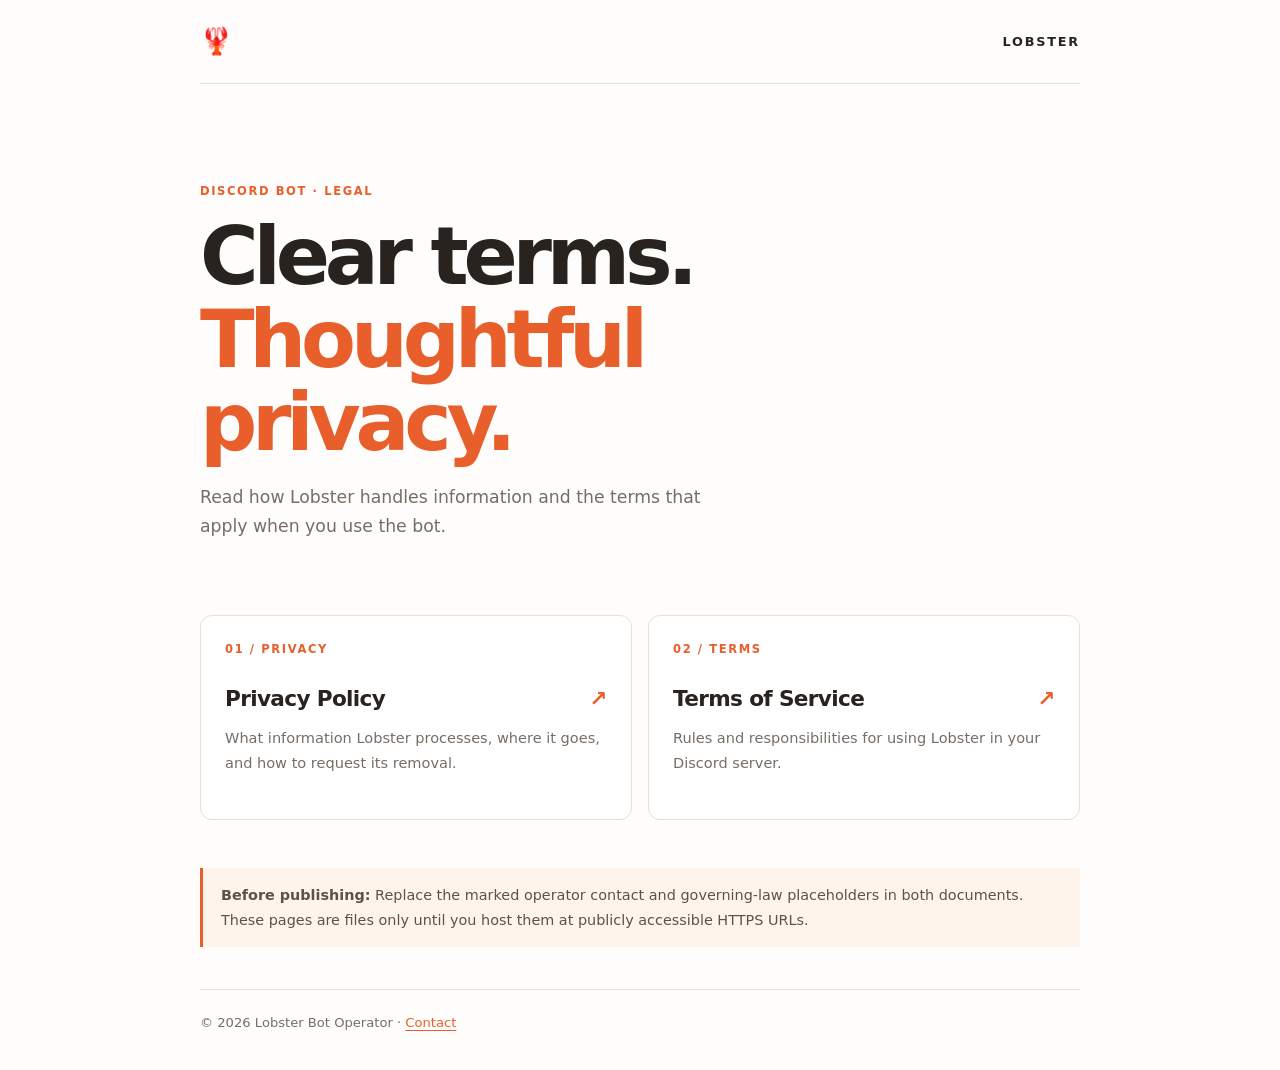
==== index.html @ 2f31bf86 "Add Lobster legal site Co-authored-by: Copilot <223556219+Copilot@users.noreply.github.com>" ====
<!doctype html>
<html lang="en">
  <head>
    <meta charset="utf-8">
    <meta name="viewport" content="width=device-width, initial-scale=1">
    <meta name="theme-color" content="#fff8f3">
    <meta name="description" content="Privacy and Terms for the Lobster Discord bot.">
    <title>Lobster — Legal</title>
    <link rel="stylesheet" href="styles.css">
  </head>
  <body>
    <main class="shell">
      <header class="brand">
        <span class="brand-mark" aria-hidden="true">🦞</span>
        <span>LOBSTER</span>
      </header>
      <section class="hero">
        <p class="eyebrow">DISCORD BOT · LEGAL</p>
        <h1>Clear terms.<br><span>Thoughtful privacy.</span></h1>
        <p class="intro">Read how Lobster handles information and the terms that apply when you use the bot.</p>
      </section>
      <nav class="document-links" aria-label="Legal documents">
        <a class="document-card" href="privacy-policy.html">
          <span class="card-label">01 / PRIVACY</span>
          <span class="card-title">Privacy Policy <span aria-hidden="true">↗</span></span>
          <span class="card-copy">What information Lobster processes, where it goes, and how to request its removal.</span>
        </a>
        <a class="document-card" href="terms-of-service.html">
          <span class="card-label">02 / TERMS</span>
          <span class="card-title">Terms of Service <span aria-hidden="true">↗</span></span>
          <span class="card-copy">Rules and responsibilities for using Lobster in your Discord server.</span>
        </a>
      </nav>
      <p class="notice"><strong>Before publishing:</strong> Replace the marked operator contact and governing-law placeholders in both documents. These pages are files only until you host them at publicly accessible HTTPS URLs.</p>
      <footer>© <span id="year">2026</span> Lobster Bot Operator · <a href="mailto:[REPLACE-WITH-SUPPORT-EMAIL]">Contact</a></footer>
    </main>
  </body>
</html>
---- styles.css ----
:root {
  color-scheme: light;
  --ink: #28231f;
  --muted: #766d66;
  --orange: #e85f2b;
  --line: #eadfd7;
  --paper: #fffdfb;
  --wash: #fff4ec;
}

* {
  box-sizing: border-box;
}

body {
  margin: 0;
  background: var(--paper);
  color: var(--ink);
  font-family: Inter, ui-sans-serif, system-ui, -apple-system, BlinkMacSystemFont, "Segoe UI", sans-serif;
  line-height: 1.7;
}

a {
  color: var(--orange);
  text-decoration-thickness: 1px;
  text-underline-offset: 3px;
}

a:hover {
  color: #b94017;
}

.shell {
  width: min(100% - 40px, 880px);
  margin: 0 auto;
}

.brand {
  min-height: 84px;
  display: flex;
  align-items: center;
  justify-content: space-between;
  border-bottom: 1px solid var(--line);
  font-size: 0.8rem;
  font-weight: 800;
  letter-spacing: 0.14em;
}

.brand-link {
  display: inline-flex;
  align-items: center;
  gap: 10px;
  color: var(--ink);
  text-decoration: none;
}

.brand-mark {
  font-size: 1.65rem;
  letter-spacing: 0;
}

.back-link {
  font-size: 0.85rem;
  font-weight: 600;
  letter-spacing: 0;
}

.hero {
  padding: 86px 0 42px;
}

.eyebrow,
.card-label {
  color: var(--orange);
  font-size: 0.72rem;
  font-weight: 800;
  letter-spacing: 0.14em;
}

h1 {
  max-width: 720px;
  margin: 14px 0 18px;
  font-size: clamp(2.6rem, 8vw, 5rem);
  line-height: 1.04;
  letter-spacing: -0.065em;
}

h1 span {
  color: var(--orange);
}

.intro {
  max-width: 550px;
  color: var(--muted);
  font-size: 1.08rem;
}

.document-links {
  display: grid;
  grid-template-columns: repeat(2, minmax(0, 1fr));
  gap: 16px;
  padding: 14px 0 34px;
}

.document-card {
  display: flex;
  min-height: 205px;
  flex-direction: column;
  padding: 24px;
  border: 1px solid var(--line);
  border-radius: 12px;
  background: white;
  color: var(--ink);
  text-decoration: none;
  transition: border-color 150ms ease, transform 150ms ease;
}

.document-card:hover {
  transform: translateY(-2px);
  border-color: var(--orange);
  color: var(--ink);
}

.card-title {
  display: flex;
  justify-content: space-between;
  margin: 22px 0 8px;
  font-size: 1.35rem;
  font-weight: 750;
  letter-spacing: -0.03em;
}

.card-title span {
  color: var(--orange);
}

.card-copy {
  color: var(--muted);
  font-size: 0.91rem;
}

.notice {
  padding: 15px 18px;
  border-left: 3px solid var(--orange);
  background: var(--wash);
  color: #5e5148;
  font-size: 0.9rem;
}

footer {
  margin-top: 42px;
  padding: 22px 0 36px;
  border-top: 1px solid var(--line);
  color: var(--muted);
  font-size: 0.82rem;
}

.document article {
  max-width: 740px;
  padding-top: 56px;
}

.document h1 {
  font-size: clamp(2.7rem, 7vw, 4.3rem);
}

.updated {
  margin: -4px 0 30px;
  color: var(--muted);
  font-size: 0.9rem;
}

.document article > p,
.document li {
  color: #514a45;
}

.document h2 {
  margin: 38px 0 8px;
  font-size: 1.22rem;
  letter-spacing: -0.025em;
}

.document ul {
  padding-left: 22px;
}

.document li {
  padding: 3px 0 3px 4px;
}

.document code {
  padding: 2px 5px;
  border-radius: 4px;
  background: var(--wash);
  color: #804020;
  font-size: 0.88em;
}

@media (max-width: 600px) {
  .shell {
    width: min(100% - 32px, 880px);
  }

  .hero {
    padding-top: 62px;
  }

  .document-links {
    grid-template-columns: 1fr;
  }

  .document-card {
    min-height: 175px;
  }
}
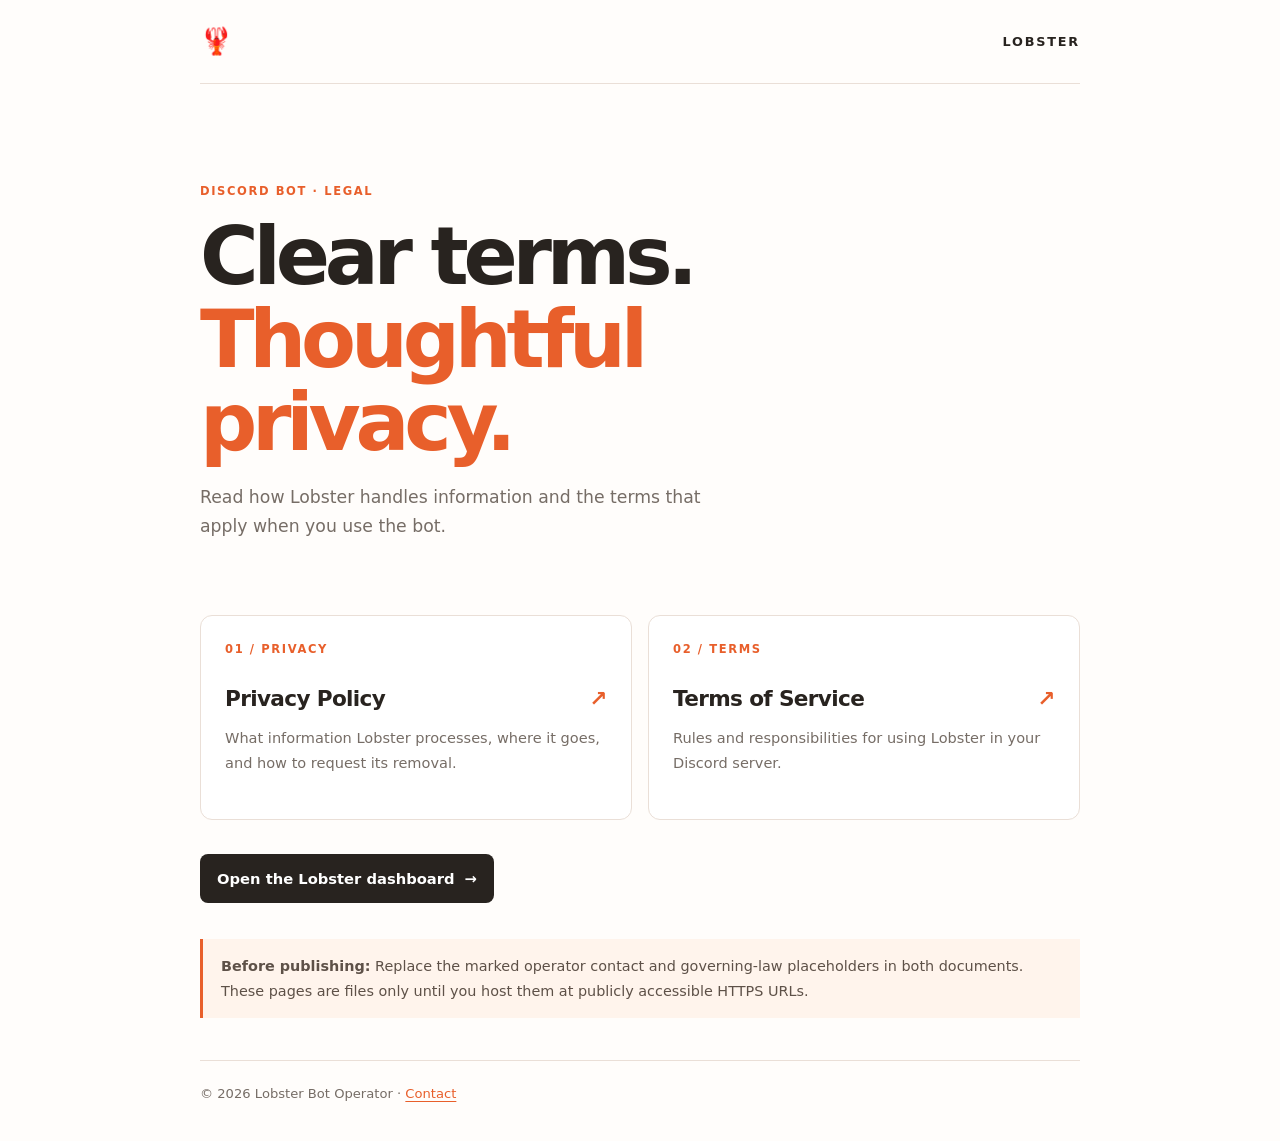
==== commit d689f674: "Add Discord bot dashboard Co-authored-by: Copilot <223556219+Copilot@users.noreply.github.com>" ====
--- a/index.html
+++ b/index.html
@@ -31,6 +31,7 @@
           <span class="card-copy">Rules and responsibilities for using Lobster in your Discord server.</span>
         </a>
       </nav>
+      <a class="dashboard-link" href="dashboard.html">Open the Lobster dashboard <span aria-hidden="true">→</span></a>
       <p class="notice"><strong>Before publishing:</strong> Replace the marked operator contact and governing-law placeholders in both documents. These pages are files only until you host them at publicly accessible HTTPS URLs.</p>
       <footer>© <span id="year">2026</span> Lobster Bot Operator · <a href="mailto:[REPLACE-WITH-SUPPORT-EMAIL]">Contact</a></footer>
     </main>
--- a/styles.css
+++ b/styles.css
@@ -147,6 +147,25 @@
   font-size: 0.9rem;
 }
 
+.dashboard-link {
+  display: inline-flex;
+  align-items: center;
+  gap: 10px;
+  margin: 0 0 22px;
+  padding: 12px 17px;
+  border-radius: 8px;
+  background: var(--ink);
+  color: white;
+  font-size: 0.92rem;
+  font-weight: 700;
+  text-decoration: none;
+}
+
+.dashboard-link:hover {
+  background: var(--orange);
+  color: white;
+}
+
 footer {
   margin-top: 42px;
   padding: 22px 0 36px;
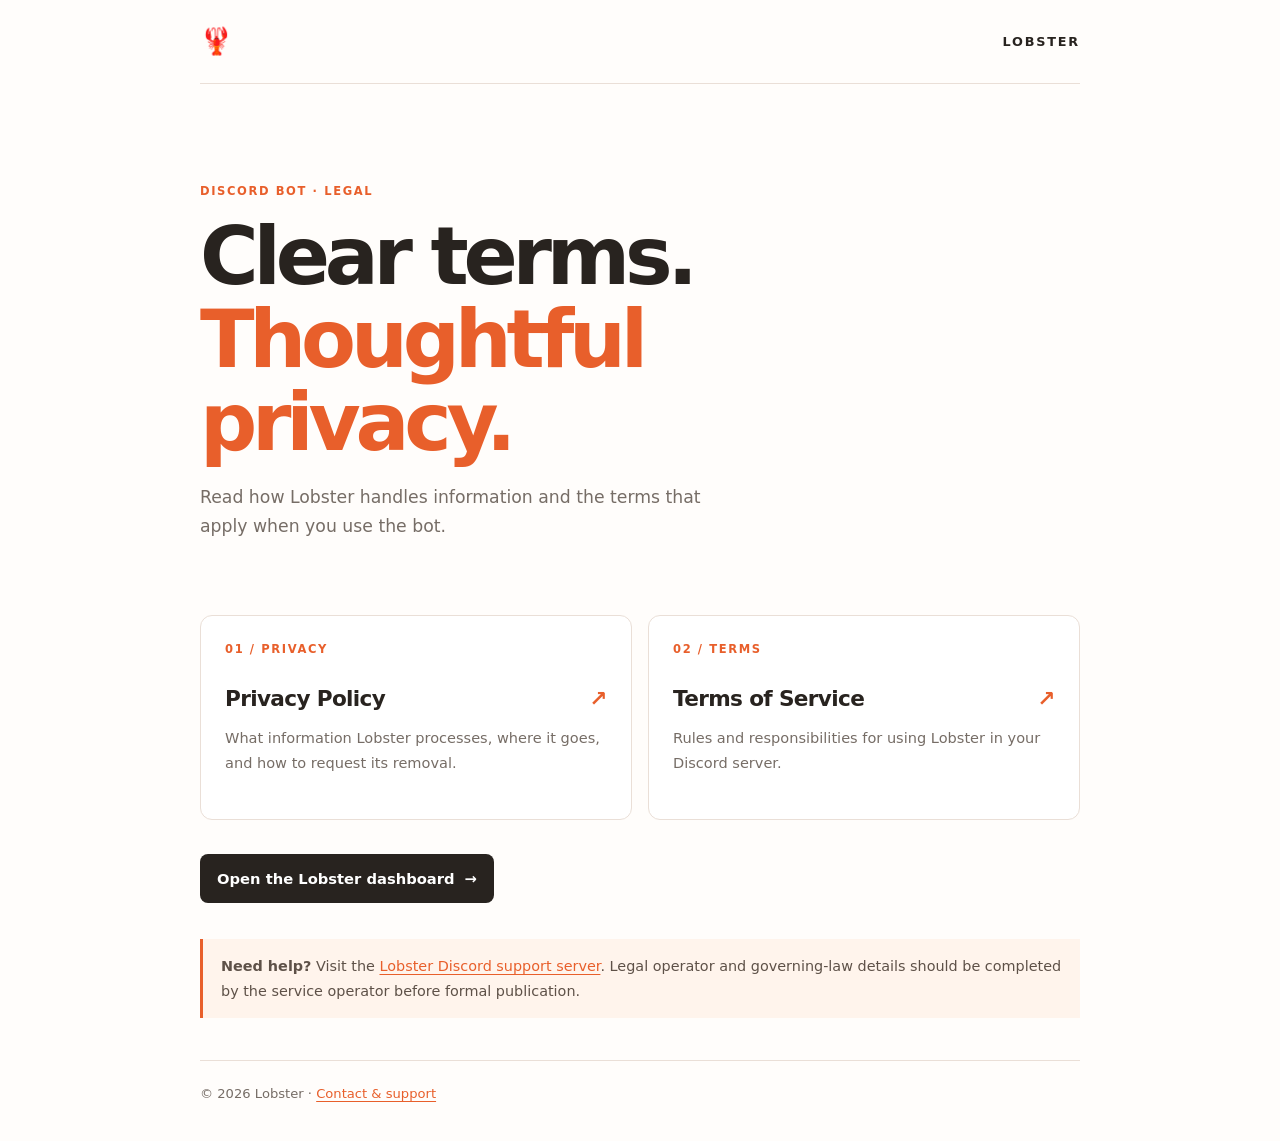
==== commit e535008e: "Fix dashboard API access and add clean routes Use ngrok-compatible API requests, friendly dashboard " ====
--- a/index.html
+++ b/index.html
@@ -20,20 +20,20 @@
         <p class="intro">Read how Lobster handles information and the terms that apply when you use the bot.</p>
       </section>
       <nav class="document-links" aria-label="Legal documents">
-        <a class="document-card" href="privacy-policy.html">
+        <a class="document-card" href="/privacy">
           <span class="card-label">01 / PRIVACY</span>
           <span class="card-title">Privacy Policy <span aria-hidden="true">↗</span></span>
           <span class="card-copy">What information Lobster processes, where it goes, and how to request its removal.</span>
         </a>
-        <a class="document-card" href="terms-of-service.html">
+        <a class="document-card" href="/terms">
           <span class="card-label">02 / TERMS</span>
           <span class="card-title">Terms of Service <span aria-hidden="true">↗</span></span>
           <span class="card-copy">Rules and responsibilities for using Lobster in your Discord server.</span>
         </a>
       </nav>
-      <a class="dashboard-link" href="dashboard.html">Open the Lobster dashboard <span aria-hidden="true">→</span></a>
-      <p class="notice"><strong>Before publishing:</strong> Replace the marked operator contact and governing-law placeholders in both documents. These pages are files only until you host them at publicly accessible HTTPS URLs.</p>
-      <footer>© <span id="year">2026</span> Lobster Bot Operator · <a href="mailto:[REPLACE-WITH-SUPPORT-EMAIL]">Contact</a></footer>
+      <a class="dashboard-link" href="/dashboard">Open the Lobster dashboard <span aria-hidden="true">→</span></a>
+      <p class="notice"><strong>Need help?</strong> Visit the <a href="https://discord.gg/lobster" target="_blank" rel="noopener noreferrer">Lobster Discord support server</a>. Legal operator and governing-law details should be completed by the service operator before formal publication.</p>
+      <footer>© <span id="year">2026</span> Lobster · <a href="https://discord.gg/lobster" target="_blank" rel="noopener noreferrer">Contact & support</a></footer>
     </main>
   </body>
 </html>
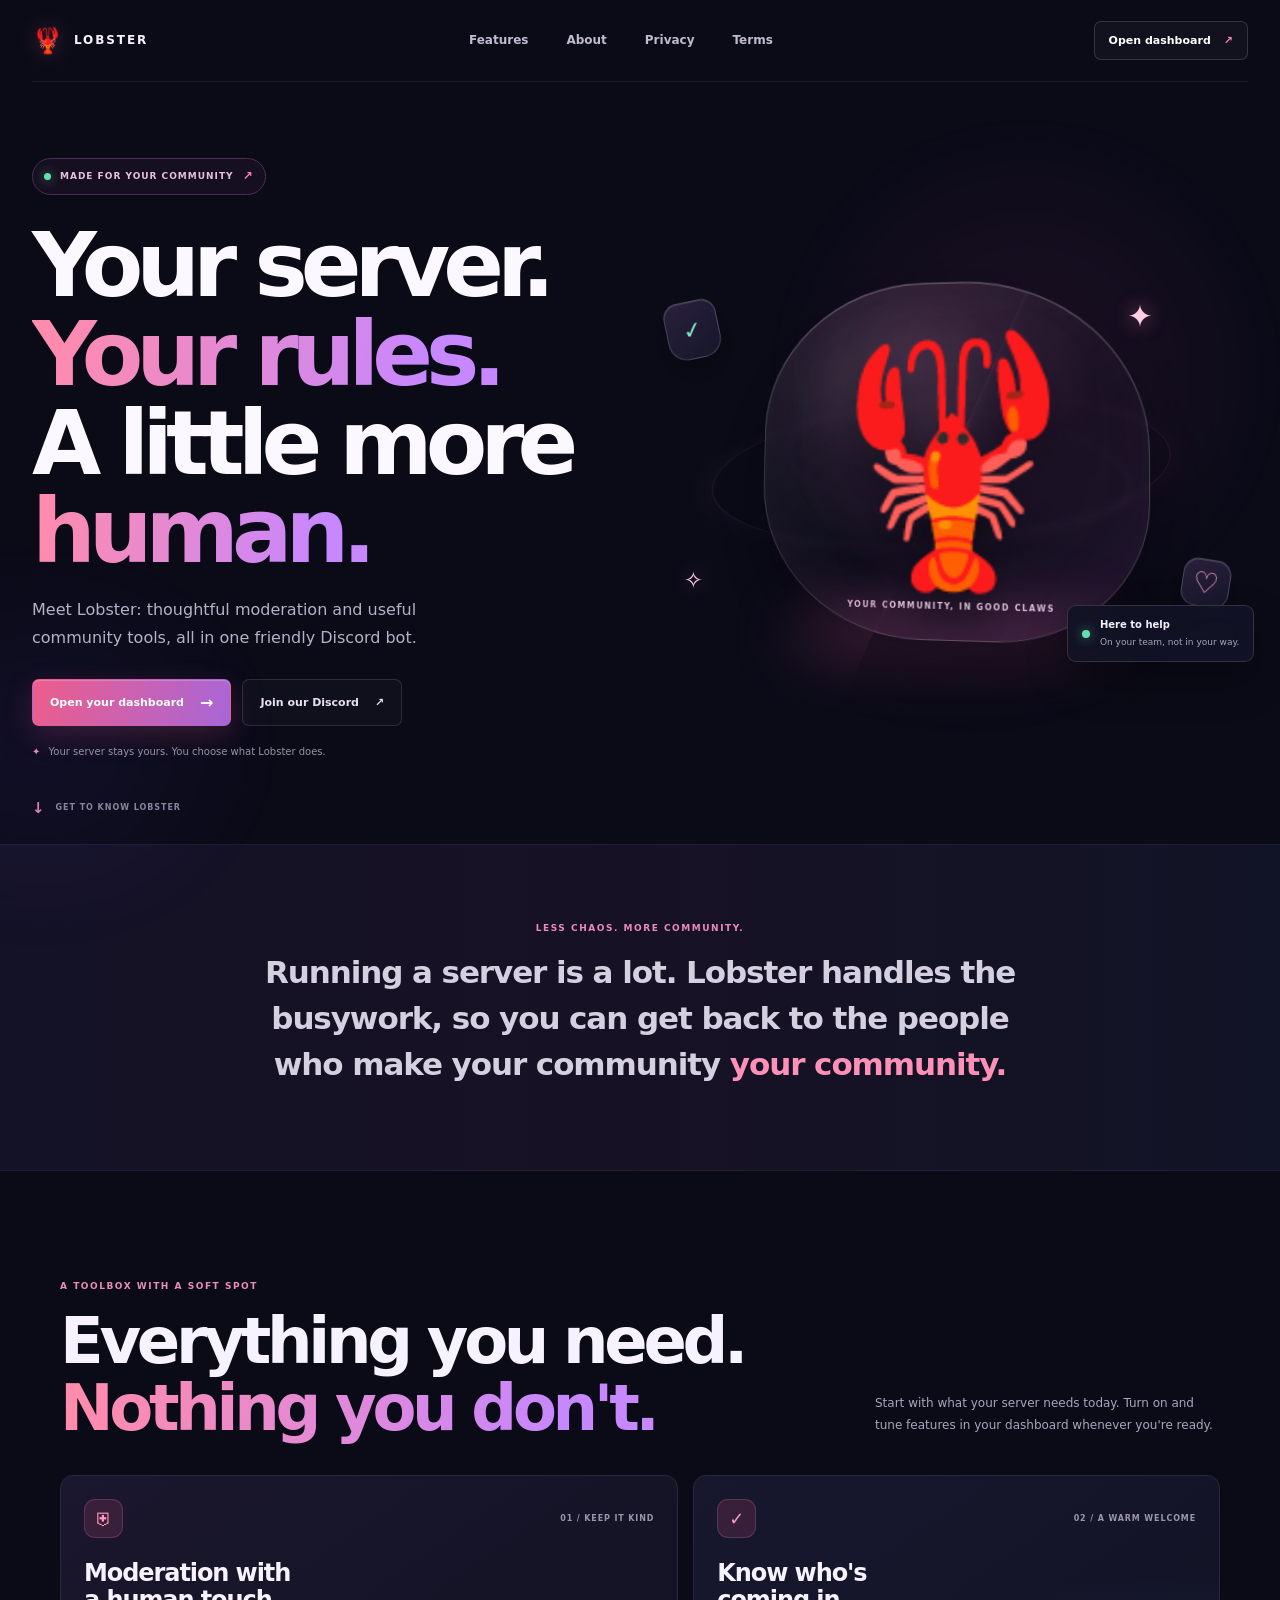
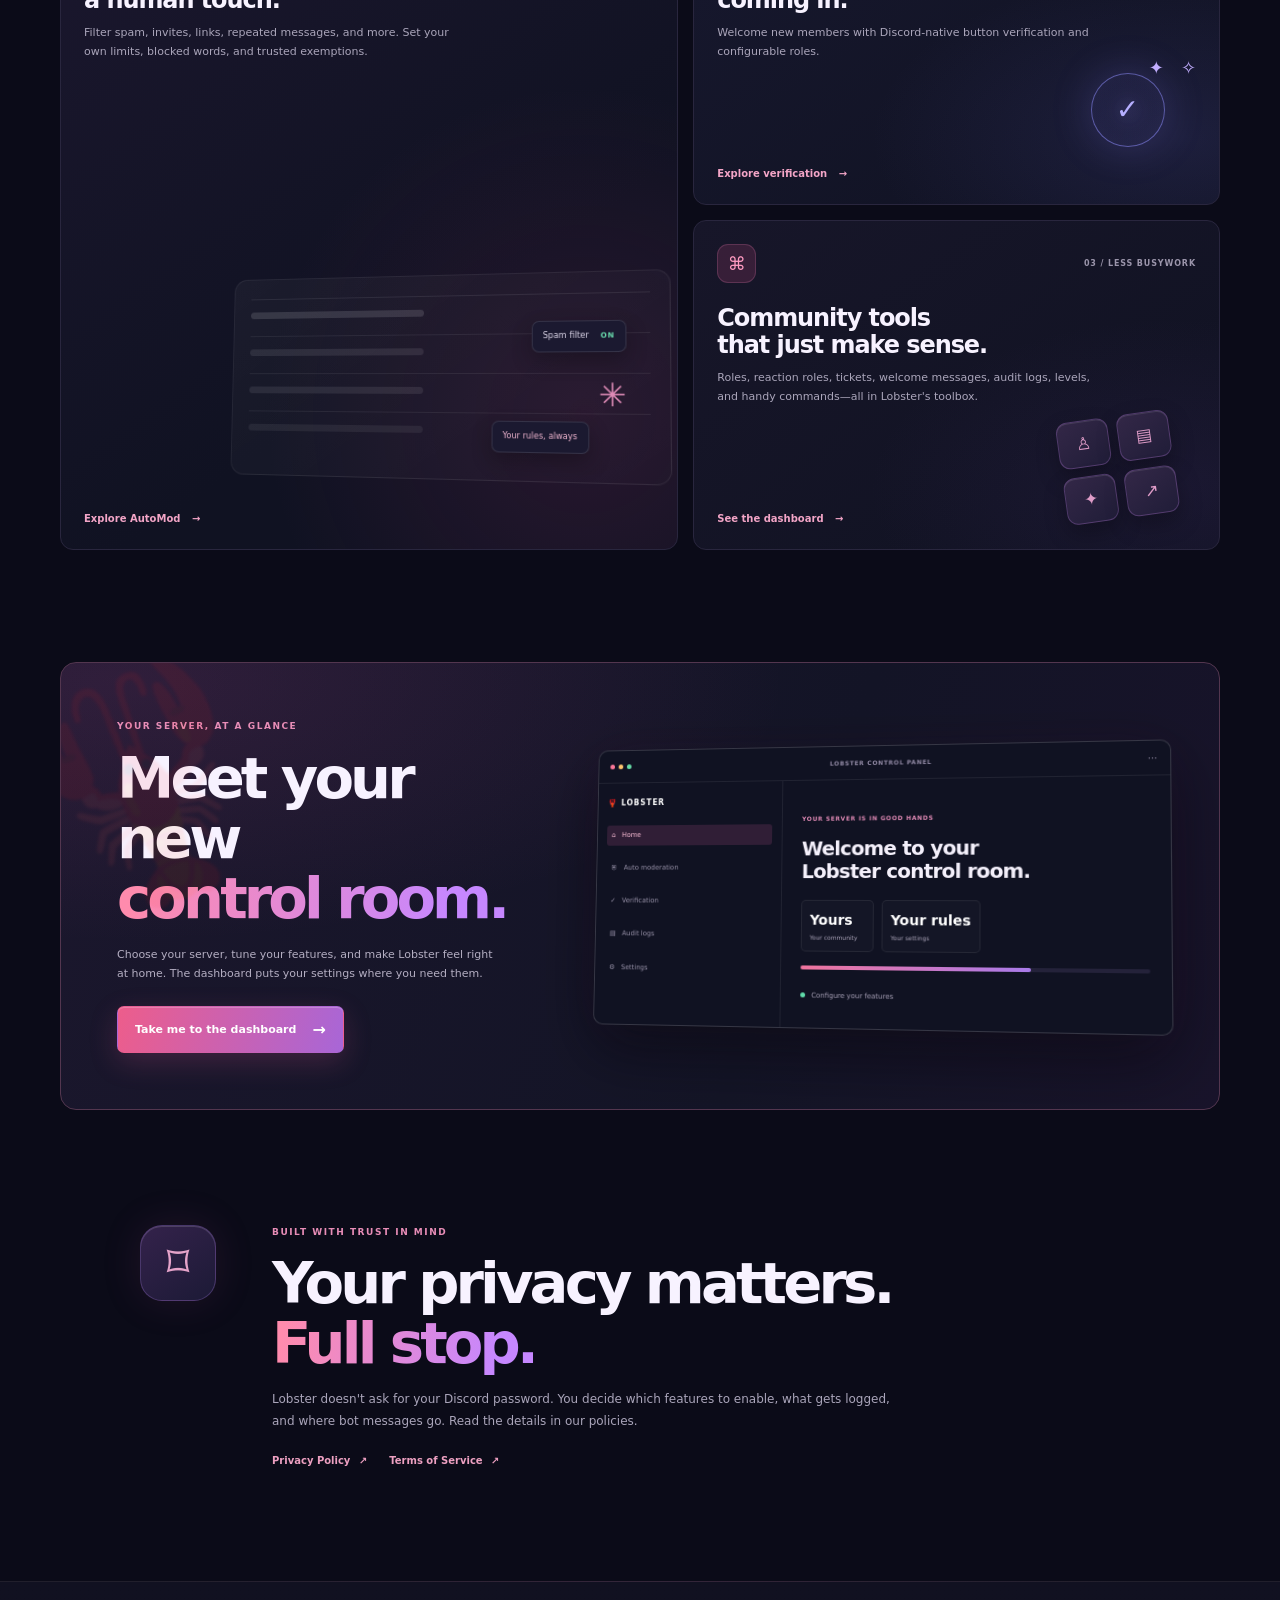
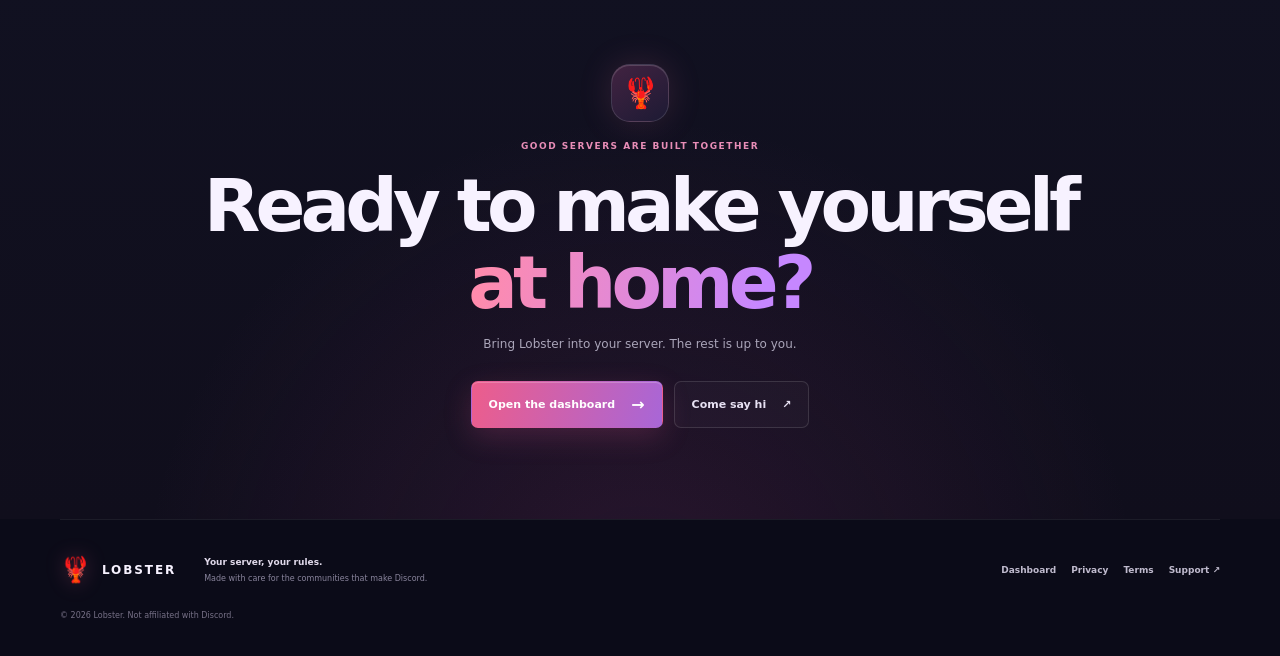
==== commit c90f7222: "Redesign Lobster public landing page Co-authored-by: Copilot <223556219+Copilot@users.noreply.github" ====
--- a/index.html
+++ b/index.html
@@ -3,37 +3,157 @@
   <head>
     <meta charset="utf-8">
     <meta name="viewport" content="width=device-width, initial-scale=1">
-    <meta name="theme-color" content="#fff8f3">
-    <meta name="description" content="Privacy and Terms for the Lobster Discord bot.">
-    <title>Lobster — Legal</title>
+    <meta name="theme-color" content="#0b0b18">
+    <meta name="description" content="Meet Lobster: a calmer, friendlier way to manage Discord server moderation, verification, roles, and community tools.">
+    <meta property="og:type" content="website">
+    <meta property="og:title" content="Lobster — Your server, your rules">
+    <meta property="og:description" content="Thoughtful moderation and community tools for your Discord server.">
+    <title>Lobster — Your server, your rules</title>
+    <link rel="icon" href="data:image/svg+xml,%3Csvg xmlns='http://www.w3.org/2000/svg' viewBox='0 0 100 100'%3E%3Ctext y='.9em' font-size='90'%3E%F0%9F%A6%9E%3C/text%3E%3C/svg%3E">
     <link rel="stylesheet" href="styles.css">
   </head>
-  <body>
-    <main class="shell">
-      <header class="brand">
-        <span class="brand-mark" aria-hidden="true">🦞</span>
+  <body class="home-page">
+    <a class="skip-link" href="#main">Skip to content</a>
+    <header class="home-header">
+      <a class="home-brand" href="/" aria-label="Lobster home">
+        <span class="home-brand-icon" aria-hidden="true">🦞</span>
         <span>LOBSTER</span>
-      </header>
-      <section class="hero">
-        <p class="eyebrow">DISCORD BOT · LEGAL</p>
-        <h1>Clear terms.<br><span>Thoughtful privacy.</span></h1>
-        <p class="intro">Read how Lobster handles information and the terms that apply when you use the bot.</p>
+      </a>
+      <nav class="home-nav" aria-label="Main navigation">
+        <a href="#features">Features</a>
+        <a href="#about">About</a>
+        <a href="/privacy">Privacy</a>
+        <a href="/terms">Terms</a>
+      </nav>
+      <a class="home-nav-cta" href="/dashboard">Open dashboard <span aria-hidden="true">↗</span></a>
+    </header>
+
+    <main id="main">
+      <section class="home-hero">
+        <div class="hero-glow hero-glow-one" aria-hidden="true"></div>
+        <div class="hero-glow hero-glow-two" aria-hidden="true"></div>
+        <div class="hero-copy">
+          <a class="hero-kicker" href="https://discord.gg/lobster" target="_blank" rel="noopener noreferrer">
+            <span class="kicker-dot" aria-hidden="true"></span>
+            MADE FOR YOUR COMMUNITY <span aria-hidden="true">↗</span>
+          </a>
+          <h1>Your server.<br><span>Your rules.</span><br>A little more <em>human.</em></h1>
+          <p class="hero-description">Meet Lobster: thoughtful moderation and useful community tools, all in one friendly Discord bot.</p>
+          <div class="hero-actions">
+            <a class="home-button home-button-primary" href="/dashboard">Open your dashboard <span aria-hidden="true">→</span></a>
+            <a class="home-button home-button-quiet" href="https://discord.gg/lobster" target="_blank" rel="noopener noreferrer">Join our Discord <span aria-hidden="true">↗</span></a>
+          </div>
+          <p class="hero-reassurance"><span aria-hidden="true">✦</span> Your server stays yours. You choose what Lobster does.</p>
+        </div>
+        <div class="hero-art" aria-label="Lobster bot illustration">
+          <div class="art-orbit orbit-one" aria-hidden="true"></div>
+          <div class="art-orbit orbit-two" aria-hidden="true"></div>
+          <div class="art-spark spark-one" aria-hidden="true">✦</div>
+          <div class="art-spark spark-two" aria-hidden="true">✧</div>
+          <div class="art-float float-shield" aria-hidden="true"><span>✓</span></div>
+          <div class="art-float float-heart" aria-hidden="true">♡</div>
+          <div class="lobster-stage">
+            <div class="lobster-shadow" aria-hidden="true"></div>
+            <div class="lobster-glass">
+              <span class="lobster-emoji" aria-hidden="true">🦞</span>
+              <span class="stage-caption">YOUR COMMUNITY, IN GOOD CLAWS</span>
+            </div>
+          </div>
+          <div class="art-status"><span class="status-pulse" aria-hidden="true"></span><span><strong>Here to help</strong><small>On your team, not in your way.</small></span></div>
+        </div>
+        <a class="hero-scroll" href="#features"><span aria-hidden="true">↓</span> GET TO KNOW LOBSTER</a>
       </section>
-      <nav class="document-links" aria-label="Legal documents">
-        <a class="document-card" href="/privacy">
-          <span class="card-label">01 / PRIVACY</span>
-          <span class="card-title">Privacy Policy <span aria-hidden="true">↗</span></span>
-          <span class="card-copy">What information Lobster processes, where it goes, and how to request its removal.</span>
-        </a>
-        <a class="document-card" href="/terms">
-          <span class="card-label">02 / TERMS</span>
-          <span class="card-title">Terms of Service <span aria-hidden="true">↗</span></span>
-          <span class="card-copy">Rules and responsibilities for using Lobster in your Discord server.</span>
-        </a>
+
+      <section class="intro-strip" id="about">
+        <p class="eyebrow">LESS CHAOS. MORE COMMUNITY.</p>
+        <p>Running a server is a lot. Lobster handles the busywork, so you can get back to the people who make your community <span>your community.</span></p>
+      </section>
+
+      <section class="home-features" id="features">
+        <div class="section-heading">
+          <div>
+            <p class="eyebrow">A TOOLBOX WITH A SOFT SPOT</p>
+            <h2>Everything you need.<br><span>Nothing you don't.</span></h2>
+          </div>
+          <p>Start with what your server needs today. Turn on and tune features in your dashboard whenever you're ready.</p>
+        </div>
+        <div class="feature-grid">
+          <article class="feature-card feature-card-large feature-card-moderation">
+            <div class="feature-card-top"><span class="feature-icon">⛨</span><span class="feature-index">01 / KEEP IT KIND</span></div>
+            <h3>Moderation with<br>a human touch.</h3>
+            <p>Filter spam, invites, links, repeated messages, and more. Set your own limits, blocked words, and trusted exemptions.</p>
+            <a href="/automod">Explore AutoMod <span aria-hidden="true">→</span></a>
+            <div class="moderation-art" aria-hidden="true"><span class="mod-pill pill-one">Spam filter <b>ON</b></span><span class="mod-pill pill-two">Your rules, always</span><span class="mod-cross">✳</span></div>
+          </article>
+          <article class="feature-card feature-card-verification">
+            <div class="feature-card-top"><span class="feature-icon">✓</span><span class="feature-index">02 / A WARM WELCOME</span></div>
+            <h3>Know who's<br>coming in.</h3>
+            <p>Welcome new members with Discord-native button verification and configurable roles.</p>
+            <a href="/verification">Explore verification <span aria-hidden="true">→</span></a>
+            <div class="verify-art" aria-hidden="true"><span class="verify-ring">✓</span><span class="verify-stars">✦ &nbsp; ✧</span></div>
+          </article>
+          <article class="feature-card feature-card-tools">
+            <div class="feature-card-top"><span class="feature-icon">⌘</span><span class="feature-index">03 / LESS BUSYWORK</span></div>
+            <h3>Community tools<br>that just make sense.</h3>
+            <p>Roles, reaction roles, tickets, welcome messages, audit logs, levels, and handy commands—all in Lobster's toolbox.</p>
+            <a href="/dashboard">See the dashboard <span aria-hidden="true">→</span></a>
+            <div class="tool-art" aria-hidden="true"><span>♙</span><span>▤</span><span>✦</span><span>↗</span></div>
+          </article>
+        </div>
+      </section>
+
+      <section class="home-dashboard-callout">
+        <div class="callout-decoration" aria-hidden="true">🦞</div>
+        <div>
+          <p class="eyebrow">YOUR SERVER, AT A GLANCE</p>
+          <h2>Meet your new<br><span>control room.</span></h2>
+          <p>Choose your server, tune your features, and make Lobster feel right at home. The dashboard puts your settings where you need them.</p>
+          <a class="home-button home-button-primary" href="/dashboard">Take me to the dashboard <span aria-hidden="true">→</span></a>
+        </div>
+        <div class="mini-dashboard" aria-hidden="true">
+          <div class="mini-top"><span class="mini-dots"><i></i><i></i><i></i></span><span>LOBSTER CONTROL PANEL</span><span>···</span></div>
+          <div class="mini-body">
+            <div class="mini-sidebar"><span class="mini-brand">🦞 LOBSTER</span><i>⌂ &nbsp; Home</i><i>⛨ &nbsp; Auto moderation</i><i>✓ &nbsp; Verification</i><i>▤ &nbsp; Audit logs</i><i>⚙ &nbsp; Settings</i></div>
+            <div class="mini-content"><span class="mini-label">YOUR SERVER IS IN GOOD HANDS</span><strong>Welcome to your<br>Lobster control room.</strong><div class="mini-stats"><span><b>Yours</b><small>Your community</small></span><span><b>Your rules</b><small>Your settings</small></span></div><div class="mini-bar"><i></i></div><small class="mini-online"><b></b> Configure your features</small></div>
+          </div>
+        </div>
+      </section>
+
+      <section class="home-privacy">
+        <div class="privacy-symbol" aria-hidden="true">⌑</div>
+        <div>
+          <p class="eyebrow">BUILT WITH TRUST IN MIND</p>
+          <h2>Your privacy matters.<br><span>Full stop.</span></h2>
+          <p>Lobster doesn't ask for your Discord password. You decide which features to enable, what gets logged, and where bot messages go. Read the details in our policies.</p>
+          <div class="policy-links">
+            <a href="/privacy">Privacy Policy <span aria-hidden="true">↗</span></a>
+            <a href="/terms">Terms of Service <span aria-hidden="true">↗</span></a>
+          </div>
+        </div>
+      </section>
+
+      <section class="home-final-cta">
+        <span class="final-lobster" aria-hidden="true">🦞</span>
+        <p class="eyebrow">GOOD SERVERS ARE BUILT TOGETHER</p>
+        <h2>Ready to make yourself<br><span>at home?</span></h2>
+        <p>Bring Lobster into your server. The rest is up to you.</p>
+        <div class="hero-actions">
+          <a class="home-button home-button-primary" href="/dashboard">Open the dashboard <span aria-hidden="true">→</span></a>
+          <a class="home-button home-button-quiet" href="https://discord.gg/lobster" target="_blank" rel="noopener noreferrer">Come say hi <span aria-hidden="true">↗</span></a>
+        </div>
+      </section>
+    </main>
+
+    <footer class="home-footer">
+      <a class="home-brand" href="/" aria-label="Lobster home"><span class="home-brand-icon" aria-hidden="true">🦞</span><span>LOBSTER</span></a>
+      <p>Your server, your rules. <span>Made with care for the communities that make Discord.</span></p>
+      <nav aria-label="Footer navigation">
+        <a href="/dashboard">Dashboard</a>
+        <a href="/privacy">Privacy</a>
+        <a href="/terms">Terms</a>
+        <a href="https://discord.gg/lobster" target="_blank" rel="noopener noreferrer">Support ↗</a>
       </nav>
-      <a class="dashboard-link" href="/dashboard">Open the Lobster dashboard <span aria-hidden="true">→</span></a>
-      <p class="notice"><strong>Need help?</strong> Visit the <a href="https://discord.gg/lobster" target="_blank" rel="noopener noreferrer">Lobster Discord support server</a>. Legal operator and governing-law details should be completed by the service operator before formal publication.</p>
-      <footer>© <span id="year">2026</span> Lobster · <a href="https://discord.gg/lobster" target="_blank" rel="noopener noreferrer">Contact & support</a></footer>
-    </main>
+      <small>© 2026 Lobster. Not affiliated with Discord.</small>
+    </footer>
   </body>
 </html>
--- a/styles.css
+++ b/styles.css
@@ -1,11 +1,11 @@
 :root {
-  color-scheme: light;
-  --ink: #28231f;
-  --muted: #766d66;
-  --orange: #e85f2b;
-  --line: #eadfd7;
-  --paper: #fffdfb;
-  --wash: #fff4ec;
+  color-scheme: dark;
+  --ink: #f4f1ff;
+  --muted: #a2a8c0;
+  --orange: #f17fa8;
+  --line: #29243f;
+  --paper: #090b18;
+  --wash: #1b1830;
 }
 
 * {
@@ -14,20 +14,23 @@
 
 body {
   margin: 0;
-  background: var(--paper);
+  background:
+    radial-gradient(ellipse at 82% -12%, #74266a24 0, transparent 34rem),
+    radial-gradient(ellipse at 4% 76%, #4e26871a 0, transparent 34rem),
+    var(--paper);
   color: var(--ink);
   font-family: Inter, ui-sans-serif, system-ui, -apple-system, BlinkMacSystemFont, "Segoe UI", sans-serif;
   line-height: 1.7;
 }
 
 a {
-  color: var(--orange);
+  color: #dc8fbb;
   text-decoration-thickness: 1px;
   text-underline-offset: 3px;
 }
 
 a:hover {
-  color: #b94017;
+  color: #ffadd0;
 }
 
 .shell {
@@ -109,7 +112,7 @@
   padding: 24px;
   border: 1px solid var(--line);
   border-radius: 12px;
-  background: white;
+  background: linear-gradient(145deg, #15172a, #101224);
   color: var(--ink);
   text-decoration: none;
   transition: border-color 150ms ease, transform 150ms ease;
@@ -117,7 +120,8 @@
 
 .document-card:hover {
   transform: translateY(-2px);
-  border-color: var(--orange);
+  border-color: #cf679b;
+  box-shadow: 0 14px 35px #03040b50, 0 0 30px #a53b8a14;
   color: var(--ink);
 }
 
@@ -142,8 +146,8 @@
 .notice {
   padding: 15px 18px;
   border-left: 3px solid var(--orange);
-  background: var(--wash);
-  color: #5e5148;
+  background: linear-gradient(110deg, #20172e, #17182b);
+  color: #c5bdd2;
   font-size: 0.9rem;
 }
 
@@ -154,7 +158,7 @@
   margin: 0 0 22px;
   padding: 12px 17px;
   border-radius: 8px;
-  background: var(--ink);
+  background: linear-gradient(110deg, #e64e78, #bd4d9d 58%, #7356cd);
   color: white;
   font-size: 0.92rem;
   font-weight: 700;
@@ -162,7 +166,7 @@
 }
 
 .dashboard-link:hover {
-  background: var(--orange);
+  background: linear-gradient(110deg, #f05d83, #c956a8 58%, #8063de);
   color: white;
 }
 
@@ -174,6 +178,19 @@
   font-size: 0.82rem;
 }
 
+.document .brand { border-color: #29243f; }
+.document .brand-link { color: #f4f1ff; }
+.document .brand-link:hover { color: #ffc0d9; }
+.document .brand-mark { filter: drop-shadow(0 0 12px #f17fa855); }
+.document article > p, .document li { color: #c0bbcf; }
+.document h2 { color: #f0edfb; }
+.document .updated { color: #a2a8c0; }
+.document footer { border-color: #29243f; color: #9994aa; }
+.document code { background: #251d37; color: #f2a3c4; }
+.document a { color: #e99bc1; }
+.document a:hover { color: #ffc0d9; }
+.document h1 span { background: linear-gradient(100deg, #ff8bad 5%, #c687ff 85%); background-clip: text; -webkit-text-fill-color: transparent; }
+
 .document article {
   max-width: 740px;
   padding-top: 56px;
@@ -212,9 +229,15 @@
   padding: 2px 5px;
   border-radius: 4px;
   background: var(--wash);
-  color: #804020;
+  color: #f2a3c4;
   font-size: 0.88em;
 }
+
+.document article > p, .document li { color: #c0bbcf; }
+.document h2 { color: #f0edfb; }
+.document .updated { color: #a2a8c0; }
+.document footer { border-color: #29243f; color: #9994aa; }
+.document code { background: #251d37; }
 
 @media (max-width: 600px) {
   .shell {
@@ -233,3 +256,374 @@
     min-height: 175px;
   }
 }
+
+/* Public Lobster landing page */
+body.home-page {
+  --home-bg: #0b0b18;
+  --home-panel: #121326;
+  --home-line: #29263e;
+  --home-ink: #f7f2ff;
+  --home-muted: #aaa5bc;
+  --home-pink: #ff82ac;
+  --home-purple: #a987ff;
+  overflow-x: hidden;
+  background: var(--home-bg);
+  color: var(--home-ink);
+  font-family: Inter, ui-sans-serif, system-ui, -apple-system, BlinkMacSystemFont, "Segoe UI", sans-serif;
+  line-height: 1.6;
+}
+
+.home-page a { color: inherit; }
+.home-page a:hover { color: var(--home-pink); }
+.home-page :focus-visible { outline: 2px solid #ff9fc0; outline-offset: 4px; }
+.skip-link {
+  position: fixed;
+  z-index: 20;
+  top: 10px;
+  left: 10px;
+  padding: 9px 13px;
+  border-radius: 6px;
+  background: white;
+  color: #171321 !important;
+  transform: translateY(-150%);
+}
+.skip-link:focus { transform: translateY(0); }
+.home-header {
+  position: relative;
+  z-index: 3;
+  display: flex;
+  width: min(100% - 64px, 1240px);
+  height: 82px;
+  align-items: center;
+  justify-content: space-between;
+  margin: auto;
+  border-bottom: 1px solid #ffffff10;
+}
+.home-brand {
+  display: inline-flex;
+  align-items: center;
+  gap: 9px;
+  color: var(--home-ink) !important;
+  font-size: 12px;
+  font-weight: 850;
+  letter-spacing: .16em;
+  text-decoration: none;
+}
+.home-brand-icon { font-size: 25px; filter: drop-shadow(0 0 10px #fa709955); }
+.home-nav { display: flex; align-items: center; gap: clamp(18px, 3vw, 38px); }
+.home-nav a, .home-footer nav a {
+  color: #c0bbce;
+  font-size: 12px;
+  font-weight: 600;
+  text-decoration: none;
+  transition: color .18s ease;
+}
+.home-nav a:hover, .home-footer nav a:hover { color: white; }
+.home-nav-cta {
+  display: inline-flex;
+  align-items: center;
+  gap: 13px;
+  padding: 10px 14px;
+  border: 1px solid #ffffff25;
+  border-radius: 7px;
+  background: #ffffff08;
+  color: white !important;
+  font-size: 11px;
+  font-weight: 700;
+  text-decoration: none;
+  transition: .2s ease;
+}
+.home-nav-cta:hover { border-color: #f582a966; background: #f582a91a; }
+.home-nav-cta span { color: var(--home-pink); }
+
+.home-hero {
+  position: relative;
+  display: grid;
+  width: min(100% - 64px, 1240px);
+  min-height: 650px;
+  grid-template-columns: 1fr 1fr;
+  align-items: center;
+  gap: 28px;
+  margin: auto;
+  padding: 76px 0 84px;
+}
+.hero-copy { position: relative; z-index: 1; max-width: 590px; }
+.hero-glow { position: absolute; border-radius: 50%; filter: blur(1px); pointer-events: none; }
+.hero-glow-one { top: 3%; right: -4%; width: 540px; height: 540px; background: radial-gradient(circle, #a53b8a20, transparent 68%); }
+.hero-glow-two { bottom: -15%; left: -20%; width: 500px; height: 420px; background: radial-gradient(ellipse, #4d34a21c, transparent 68%); }
+.hero-kicker {
+  display: inline-flex;
+  align-items: center;
+  gap: 9px;
+  padding: 8px 11px;
+  border: 1px solid #493052;
+  border-radius: 30px;
+  background: #1e1327a8;
+  color: #e7c2dd !important;
+  font-size: 9px;
+  font-weight: 800;
+  letter-spacing: .11em;
+  text-decoration: none;
+}
+.hero-kicker > span:last-child { color: var(--home-pink); font-size: 12px; }
+.kicker-dot, .status-pulse {
+  width: 7px;
+  height: 7px;
+  border-radius: 50%;
+  background: #65dfb0;
+  box-shadow: 0 0 12px #65dfb0a0;
+}
+.home-page h1 {
+  max-width: 620px;
+  margin: 26px 0 20px;
+  color: #fbf8ff;
+  font-size: clamp(3.5rem, 7vw, 6.2rem);
+  font-weight: 830;
+  line-height: .99;
+  letter-spacing: -.078em;
+}
+.home-page h1 span, .home-page h1 em, .section-heading h2 span,
+.home-dashboard-callout h2 span, .home-privacy h2 span, .home-final-cta h2 span {
+  background: linear-gradient(100deg, #ff8bad 5%, #c687ff 85%);
+  background-clip: text;
+  -webkit-text-fill-color: transparent;
+}
+.home-page h1 em { font-style: normal; }
+.hero-description { max-width: 470px; margin: 0; color: #b6b1c6; font-size: 16px; line-height: 1.75; }
+.hero-actions { display: flex; flex-wrap: wrap; gap: 11px; margin-top: 27px; }
+.home-button {
+  display: inline-flex;
+  min-height: 47px;
+  align-items: center;
+  justify-content: center;
+  gap: 16px;
+  padding: 0 17px;
+  border: 1px solid transparent;
+  border-radius: 7px;
+  font-size: 11px;
+  font-weight: 750;
+  text-decoration: none;
+  transition: transform .2s ease, border-color .2s ease, background .2s ease, box-shadow .2s ease;
+}
+.home-button:hover { transform: translateY(-2px); }
+.home-button-primary {
+  background: linear-gradient(105deg, #ed5d8b, #a866d7);
+  color: white !important;
+  box-shadow: 0 9px 28px #d3528b37, inset 0 1px #ffffff35;
+}
+.home-button-primary:hover { box-shadow: 0 12px 34px #d3528b50; }
+.home-button-primary span { font-size: 16px; }
+.home-button-quiet { border-color: #ffffff20; background: #ffffff06; color: #e7e1f3 !important; }
+.home-button-quiet:hover { border-color: #b982dc77; background: #ffffff0d; }
+.hero-reassurance { margin: 18px 0 0; color: #9691a9; font-size: 10px; }
+.hero-reassurance span { margin-right: 5px; color: #e98eb7; }
+.hero-scroll {
+  position: absolute;
+  bottom: 24px;
+  left: 0;
+  display: flex;
+  align-items: center;
+  gap: 10px;
+  color: #89849d !important;
+  font-size: 8px;
+  font-weight: 800;
+  letter-spacing: .12em;
+  text-decoration: none;
+}
+.hero-scroll span { color: #db82b1; font-size: 15px; }
+
+.hero-art { position: relative; display: grid; min-height: 450px; place-items: center; perspective: 950px; }
+.art-orbit { position: absolute; border: 1px solid #df89bb20; border-radius: 50%; transform: rotateX(67deg) rotateZ(-24deg); }
+.orbit-one { width: min(100%, 470px); height: 340px; box-shadow: 0 0 30px #c45b9c10; }
+.orbit-two { width: 370px; height: 265px; border-color: #a989ff20; transform: rotateX(67deg) rotateZ(34deg); }
+.lobster-stage { position: relative; z-index: 1; width: min(100%, 390px); animation: lobster-float 6s ease-in-out infinite; transform-style: preserve-3d; }
+.lobster-shadow { position: absolute; right: 8%; bottom: -24px; left: 8%; height: 60px; border-radius: 50%; background: #ca59934a; filter: blur(30px); }
+.lobster-glass {
+  position: relative;
+  display: grid;
+  min-height: 360px;
+  place-items: center;
+  overflow: hidden;
+  border: 1px solid #ffffff2a;
+  border-radius: 42% 48% 38% 43%;
+  background: radial-gradient(ellipse at 40% 24%, #75416a55, transparent 55%),
+    linear-gradient(145deg, #ffffff12, #ffffff03 58%, #ad5fc21a);
+  box-shadow: 0 40px 100px #03020b90, inset 0 1px #ffffff35, inset 0 -25px 50px #a24c8a10;
+  transform: rotateY(-9deg) rotateX(4deg);
+  backdrop-filter: blur(3px);
+}
+.lobster-glass::before {
+  position: absolute;
+  top: 12%;
+  left: 12%;
+  width: 50%;
+  height: 35%;
+  border-radius: 50%;
+  background: #ffffff0d;
+  content: "";
+  filter: blur(22px);
+}
+.lobster-emoji { position: relative; font-size: clamp(9rem, 19vw, 15rem); line-height: 1; filter: drop-shadow(0 27px 23px #02020b88); }
+.stage-caption { position: absolute; bottom: 25px; color: #dbbeda; font-size: 8px; font-weight: 800; letter-spacing: .2em; }
+.art-spark { position: absolute; z-index: 2; color: #ffd0e5; text-shadow: 0 0 19px #ff82ac99; animation: sparkle 3s ease-in-out infinite; }
+.spark-one { top: 13%; right: 16%; font-size: 31px; }
+.spark-two { bottom: 19%; left: 5%; font-size: 23px; animation-delay: -1.2s; }
+.art-float { position: absolute; z-index: 2; display: grid; place-items: center; border: 1px solid #ffffff30; background: linear-gradient(145deg, #2a203d, #15162a); box-shadow: 0 15px 38px #0006, inset 0 1px #ffffff20; animation: lobster-float 5s ease-in-out infinite; }
+.float-shield { top: 15%; left: 2%; width: 53px; height: 58px; border-radius: 15px 15px 19px 19px; color: #80ecc5; font-size: 23px; transform: rotate(-12deg); }
+.float-heart { right: 3%; bottom: 17%; width: 48px; height: 48px; border-radius: 15px; color: #ffa0c2; font-size: 29px; animation-delay: -2s; transform: rotate(9deg); }
+.art-status { position: absolute; z-index: 3; right: -1%; bottom: 5%; display: flex; align-items: center; gap: 10px; padding: 11px 14px; border: 1px solid #ffffff23; border-radius: 9px; background: #121326e8; box-shadow: 0 18px 40px #0005; backdrop-filter: blur(12px); }
+.art-status > span:last-child { display: grid; gap: 2px; }
+.art-status strong { color: #f3eff9; font-size: 10px; }
+.art-status small { color: #a9a3b9; font-size: 9px; }
+.status-pulse { width: 8px; height: 8px; }
+@keyframes lobster-float { 0%, 100% { translate: 0 0; } 50% { translate: 0 -11px; } }
+@keyframes sparkle { 0%, 100% { opacity: .55; scale: .85; } 50% { opacity: 1; scale: 1.12; } }
+
+.intro-strip { padding: 76px 24px 82px; border-top: 1px solid #ffffff0e; border-bottom: 1px solid #ffffff0e; background: linear-gradient(90deg, #141226, #171125 50%, #111426); text-align: center; }
+.eyebrow { margin: 0 0 15px; color: #e88db7; font-size: 9px; font-weight: 850; letter-spacing: .17em; }
+.intro-strip > p:last-child { max-width: 760px; margin: 0 auto; color: #d5d0df; font-size: clamp(19px, 3.3vw, 31px); font-weight: 550; line-height: 1.48; letter-spacing: -.035em; }
+.intro-strip > p:last-child span { color: #ff91b8; }
+
+.home-features { width: min(100% - 64px, 1160px); margin: auto; padding: 108px 0 112px; }
+.section-heading { display: flex; align-items: flex-end; justify-content: space-between; gap: 28px; margin-bottom: 34px; }
+.section-heading h2, .home-dashboard-callout h2, .home-privacy h2, .home-final-cta h2 { margin: 0; font-size: clamp(2.5rem, 5vw, 4.2rem); font-weight: 790; line-height: 1.04; letter-spacing: -.067em; }
+.section-heading > p { max-width: 345px; margin: 0 0 5px; color: var(--home-muted); font-size: 12px; line-height: 1.8; }
+.feature-grid { display: grid; grid-template-columns: 1.08fr .92fr; gap: 15px; }
+.feature-card { position: relative; min-height: 330px; overflow: hidden; padding: 23px; border: 1px solid var(--home-line); border-radius: 13px; background: linear-gradient(145deg, #151629, #101121); }
+.feature-card-large { grid-row: span 2; min-height: 510px; background: radial-gradient(ellipse at 85% 80%, #81295b33, transparent 43%), linear-gradient(145deg, #1b172e, #101222 65%); }
+.feature-card-verification { background: radial-gradient(ellipse at 93% 80%, #4c4c9b36, transparent 45%), linear-gradient(145deg, #17182e, #101222); }
+.feature-card-tools { background: radial-gradient(ellipse at 92% 82%, #472f7130, transparent 45%), linear-gradient(145deg, #171629, #101222); }
+.feature-card-top { position: relative; z-index: 1; display: flex; align-items: center; justify-content: space-between; }
+.feature-icon { display: grid; width: 39px; height: 39px; place-items: center; border: 1px solid #c36b9d45; border-radius: 11px; background: #58284980; color: #ff9bc1; font-size: 18px; }
+.feature-index { color: #9b95ab; font-size: 8px; font-weight: 800; letter-spacing: .11em; }
+.feature-card h3 { position: relative; z-index: 1; margin: 22px 0 10px; font-size: 24px; font-weight: 750; line-height: 1.1; letter-spacing: -.045em; }
+.feature-card > p { position: relative; z-index: 1; max-width: 390px; margin: 0; color: #aaa5ba; font-size: 11px; line-height: 1.75; }
+.feature-card > a { position: absolute; z-index: 2; bottom: 22px; left: 23px; color: #f3a5c7; font-size: 10px; font-weight: 750; text-decoration: none; }
+.feature-card > a span { margin-left: 8px; }
+.moderation-art { position: absolute; right: 16px; bottom: 70px; width: 72%; height: 205px; border: 1px solid #ffffff12; border-radius: 14px; background: linear-gradient(145deg, #ffffff09, #ffffff02); transform: perspective(700px) rotateY(-10deg) rotateX(3deg); }
+.moderation-art::before, .moderation-art::after { position: absolute; content: ""; }
+.moderation-art::before { top: 20px; right: 18px; left: 18px; height: 1px; background: #ffffff15; box-shadow: 0 39px #ffffff11, 0 78px #ffffff11, 0 117px #ffffff11; }
+.moderation-art::after { top: 34px; left: 18px; width: 42%; height: 7px; border-radius: 7px; background: #ffffff20; box-shadow: 0 39px #ffffff17, 0 78px #ffffff15, 0 117px #ffffff10; }
+.mod-pill { position: absolute; z-index: 1; display: flex; align-items: center; gap: 11px; padding: 8px 10px; border: 1px solid #ffffff1c; border-radius: 7px; background: #1b1930; color: #ded8ea; font-size: 8px; box-shadow: 0 8px 19px #0004; }
+.mod-pill b { color: #6be0b0; font-size: 7px; letter-spacing: .1em; }
+.pill-one { top: 47px; right: 9%; }
+.pill-two { right: 17%; bottom: 27px; color: #f0b6d0; }
+.mod-cross { position: absolute; right: 9%; bottom: 58px; color: #de8ab6; font-size: 31px; }
+.verify-art { position: absolute; right: 19px; bottom: 34px; display: grid; width: 145px; height: 120px; place-items: center; }
+.verify-ring { display: grid; width: 74px; height: 74px; place-items: center; border: 1px solid #8e8bfa91; border-radius: 50%; background: radial-gradient(circle, #7770d62b, #544a9a08 68%); box-shadow: 0 0 42px #8c84ff35, inset 0 0 22px #958cff20; color: #b6afff; font-size: 28px; }
+.verify-stars { position: absolute; top: 4px; right: 4px; color: #c2aeff; font-size: 18px; }
+.tool-art { position: absolute; right: 18px; bottom: 32px; display: grid; width: 140px; grid-template-columns: repeat(2, 52px); gap: 9px; transform: rotate(-8deg); }
+.tool-art span { display: grid; width: 52px; height: 47px; place-items: center; border: 1px solid #b279d84a; border-radius: 11px; background: linear-gradient(145deg, #332747, #201d38); box-shadow: 0 10px 22px #0004, inset 0 1px #ffffff1b; color: #df9cc8; font-size: 17px; }
+
+.home-dashboard-callout { position: relative; display: grid; width: min(100% - 64px, 1160px); min-height: 440px; grid-template-columns: .85fr 1.15fr; align-items: center; gap: 35px; overflow: hidden; margin: 0 auto 115px; padding: 56px; border: 1px solid #53364f; border-radius: 16px; background: radial-gradient(ellipse at 5% 4%, #9b42832b, transparent 43%), linear-gradient(110deg, #1b172d, #131426 62%, #18132a); }
+.home-dashboard-callout > div:first-of-type:not(.callout-decoration) { position: relative; z-index: 1; }
+.home-dashboard-callout h2 { font-size: clamp(2.7rem, 4.5vw, 4rem); }
+.home-dashboard-callout > div > p:not(.eyebrow) { max-width: 390px; margin: 16px 0 22px; color: #b4aec2; font-size: 11px; line-height: 1.8; }
+.callout-decoration { position: absolute; top: -54px; left: -55px; color: #d86aa915; font-size: 220px; filter: blur(1px); transform: rotate(-20deg); }
+.mini-dashboard { position: relative; z-index: 1; overflow: hidden; border: 1px solid #ffffff28; border-radius: 10px; background: #101222; box-shadow: 0 24px 65px #05040c88, 0 0 50px #9f4a7810; transform: perspective(1000px) rotateY(-8deg) rotateX(3deg); transition: transform .5s ease; }
+.mini-dashboard:hover { transform: perspective(1000px) rotateY(-2deg) rotateX(1deg) translateY(-4px); }
+.mini-top { display: flex; height: 34px; align-items: center; justify-content: space-between; padding: 0 12px; border-bottom: 1px solid #ffffff12; color: #938ba6; font-size: 6px; font-weight: 800; letter-spacing: .12em; }
+.mini-dots { display: flex; gap: 4px; }
+.mini-dots i { width: 5px; height: 5px; border-radius: 50%; background: #fa7898; }
+.mini-dots i:nth-child(2) { background: #ffc66e; }
+.mini-dots i:nth-child(3) { background: #67dba7; }
+.mini-body { display: grid; min-height: 235px; grid-template-columns: 34% 1fr; }
+.mini-sidebar { display: flex; flex-direction: column; gap: 13px; padding: 15px 10px; border-right: 1px solid #ffffff12; color: #9993aa; font-size: 7px; }
+.mini-brand { margin-bottom: 3px; color: white; font-size: 8px; font-weight: 850; letter-spacing: .12em; }
+.mini-sidebar i { padding: 5px; border-radius: 3px; font-style: normal; }
+.mini-sidebar i:first-of-type { background: #9d477a3b; color: #ffc1d9; }
+.mini-content { padding: 23px 20px; }
+.mini-label { color: #e18ab6; font-size: 6px; font-weight: 850; letter-spacing: .12em; }
+.mini-content > strong { display: block; margin: 9px 0 17px; color: #f4f0fb; font-size: clamp(14px, 2vw, 20px); line-height: 1.15; letter-spacing: -.04em; }
+.mini-stats { display: flex; gap: 8px; }
+.mini-stats span { display: grid; min-width: 74px; gap: 2px; padding: 8px; border: 1px solid #ffffff12; border-radius: 5px; background: #ffffff05; }
+.mini-stats b { color: white; font-size: 14px; }
+.mini-stats small { color: #aaa3b8; font-size: 6px; }
+.mini-bar { height: 4px; margin: 14px 0 10px; border-radius: 3px; background: #24223a; }
+.mini-bar i { display: block; width: 67%; height: 100%; border-radius: inherit; background: linear-gradient(90deg, #f0749d, #a97bea); }
+.mini-online { color: #a7a0b6; font-size: 7px; }
+.mini-online b { display: inline-block; width: 5px; height: 5px; margin-right: 4px; border-radius: 50%; background: #60dbaa; }
+
+.home-privacy { display: grid; width: min(100% - 64px, 1000px); grid-template-columns: 100px 1fr; align-items: start; gap: 32px; margin: 0 auto; padding: 0 0 112px; }
+.privacy-symbol { display: grid; width: 76px; height: 76px; place-items: center; border: 1px solid #a478db4a; border-radius: 22px; background: linear-gradient(145deg, #34224b, #1c1a36); box-shadow: 0 0 40px #a2478524, inset 0 1px #ffffff25; color: #e5a3ca; font-size: 45px; }
+.home-privacy h2 { font-size: clamp(2.4rem, 4.5vw, 3.7rem); }
+.home-privacy > div:last-child > p:not(.eyebrow) { max-width: 630px; margin: 14px 0 20px; color: #aaa5ba; font-size: 12px; line-height: 1.85; }
+.policy-links { display: flex; flex-wrap: wrap; gap: 22px; }
+.policy-links a { color: #eda0c1; font-size: 10px; font-weight: 750; text-decoration: none; }
+.policy-links a span { margin-left: 5px; }
+.policy-links a:hover { color: white; }
+
+.home-final-cta { position: relative; overflow: hidden; padding: 82px 24px 91px; border-top: 1px solid #ffffff12; background: radial-gradient(ellipse at 50% 115%, #8d347631, transparent 55%), linear-gradient(180deg, #111121, #100e1c); text-align: center; }
+.final-lobster { display: inline-grid; width: 58px; height: 58px; place-items: center; margin-bottom: 17px; border: 1px solid #ffffff22; border-radius: 19px; background: linear-gradient(145deg, #422341, #1d1a34); box-shadow: 0 0 34px #e86b9d28, inset 0 1px #ffffff28; font-size: 30px; animation: lobster-float 5s ease-in-out infinite; }
+.home-final-cta h2 { font-size: clamp(2.8rem, 6vw, 4.6rem); }
+.home-final-cta > p:not(.eyebrow) { margin: 14px 0 0; color: #aaa5b9; font-size: 12px; }
+.home-final-cta .hero-actions { justify-content: center; }
+.home-footer { display: grid; width: min(100% - 64px, 1160px); grid-template-columns: auto 1fr auto; align-items: center; gap: 20px 28px; margin: auto; padding: 30px 0 33px; border-top: 1px solid #ffffff12; }
+.home-footer > p { margin: 0; color: #e0d9ea; font-size: 9px; font-weight: 650; }
+.home-footer > p span { display: block; margin-top: 3px; color: #89849c; font-size: 8px; font-weight: 450; }
+.home-footer nav { display: flex; flex-wrap: wrap; gap: 15px; }
+.home-footer nav a { font-size: 9px; }
+.home-footer > small { grid-column: 1 / -1; color: #777187; font-size: 8px; }
+
+@media (max-width: 850px) {
+  .home-header, .home-hero, .home-features, .home-dashboard-callout, .home-privacy, .home-footer { width: min(100% - 40px, 700px); }
+  .home-hero { min-height: 570px; gap: 10px; padding-top: 60px; }
+  .hero-art { min-height: 380px; }
+  .lobster-glass { min-height: 300px; }
+  .art-status { right: -4%; bottom: 2%; }
+  .home-dashboard-callout { grid-template-columns: 1fr; gap: 33px; padding: 38px; }
+  .mini-dashboard { width: min(100%, 520px); justify-self: center; }
+}
+@media (max-width: 600px) {
+  .home-header, .home-hero, .home-features, .home-dashboard-callout, .home-privacy, .home-footer { width: min(100% - 34px, 520px); }
+  .home-header { height: 68px; }
+  .home-nav { display: none; }
+  .home-nav-cta { padding: 9px 10px; font-size: 9px; }
+  .home-hero { min-height: 0; grid-template-columns: 1fr; gap: 0; padding: 65px 0 70px; }
+  .home-page h1 { margin-top: 23px; font-size: clamp(3.5rem, 15vw, 5rem); }
+  .hero-description { max-width: 430px; font-size: 14px; }
+  .hero-art { min-height: 390px; margin-top: 16px; }
+  .lobster-stage { width: min(84%, 360px); }
+  .lobster-glass { min-height: 320px; }
+  .lobster-emoji { font-size: clamp(10rem, 48vw, 14rem); }
+  .art-status { right: 0; bottom: 0; }
+  .float-shield { left: 0; }
+  .float-heart { right: 0; }
+  .hero-scroll { bottom: 20px; }
+  .intro-strip { padding: 57px 24px 60px; }
+  .home-features { padding: 76px 0; }
+  .section-heading { display: block; margin-bottom: 23px; }
+  .section-heading h2 { font-size: 2.8rem; }
+  .section-heading > p { margin-top: 14px; }
+  .feature-grid { grid-template-columns: 1fr; }
+  .feature-card-large { grid-row: auto; min-height: 445px; }
+  .feature-card { min-height: 300px; padding: 19px; }
+  .feature-card-large > a, .feature-card > a { left: 19px; bottom: 19px; }
+  .moderation-art { right: 10px; bottom: 60px; width: 85%; height: 185px; }
+  .home-dashboard-callout { gap: 25px; margin-bottom: 78px; padding: 28px 20px; }
+  .home-dashboard-callout h2 { font-size: 2.8rem; }
+  .mini-body { min-height: 205px; grid-template-columns: 37% 1fr; }
+  .mini-sidebar { gap: 10px; padding: 12px 7px; font-size: 6px; }
+  .mini-content { padding: 18px 11px; }
+  .mini-content > strong { font-size: 15px; }
+  .mini-stats span { min-width: 60px; padding: 6px; }
+  .home-privacy { grid-template-columns: 58px 1fr; gap: 15px; padding-bottom: 78px; }
+  .privacy-symbol { width: 53px; height: 53px; border-radius: 16px; font-size: 31px; }
+  .home-privacy h2 { font-size: 2.4rem; }
+  .home-privacy > div:last-child > p:not(.eyebrow) { font-size: 11px; }
+  .home-final-cta { padding: 67px 17px 72px; }
+  .home-final-cta h2 { font-size: 3.1rem; }
+  .home-final-cta .hero-actions { align-items: center; flex-direction: column; }
+  .home-final-cta .home-button { width: min(100%, 270px); }
+  .home-footer { grid-template-columns: 1fr auto; gap: 15px; }
+  .home-footer > p { grid-column: 1 / -1; grid-row: 2; }
+  .home-footer nav { grid-column: 1 / -1; grid-row: 3; gap: 15px; }
+}
+@media (prefers-reduced-motion: reduce) {
+  .home-page *, .home-page *::before, .home-page *::after {
+    scroll-behavior: auto !important;
+    animation-duration: .01ms !important;
+    animation-iteration-count: 1 !important;
+    transition-duration: .01ms !important;
+  }
+}
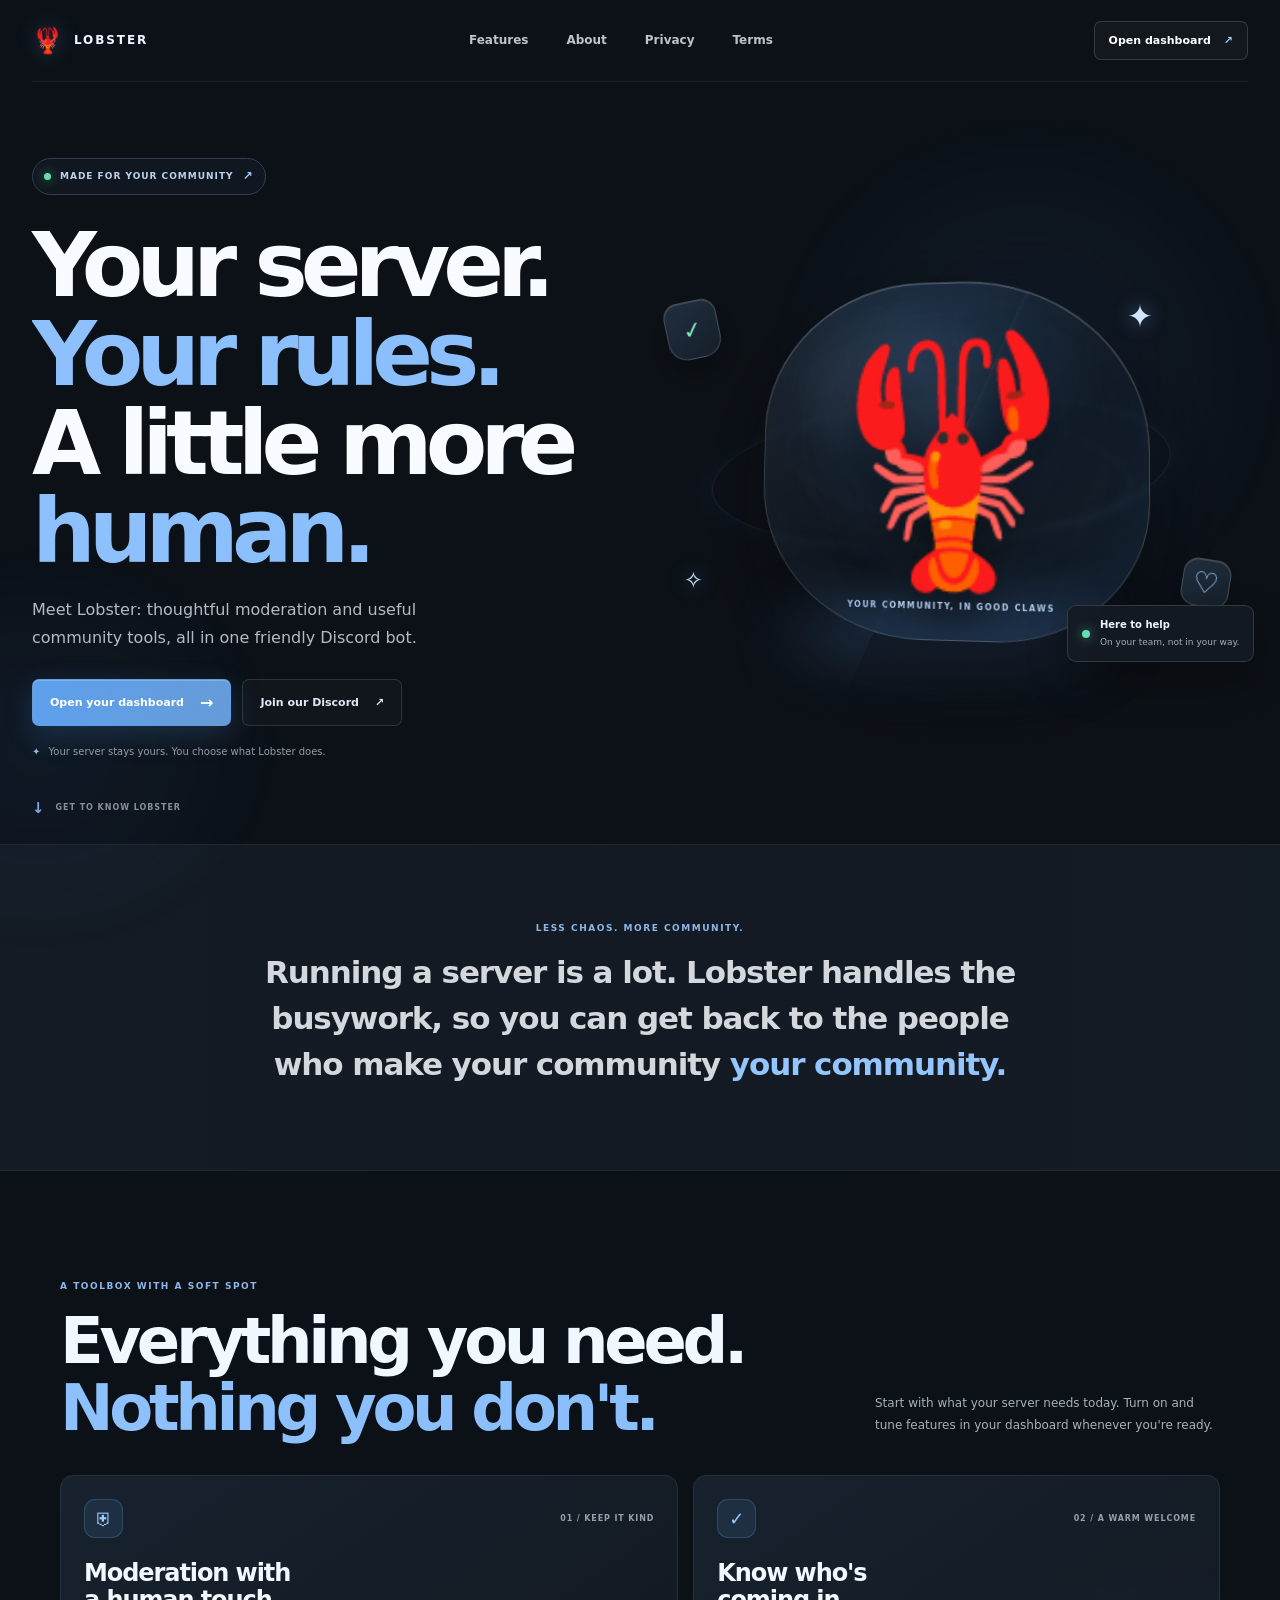
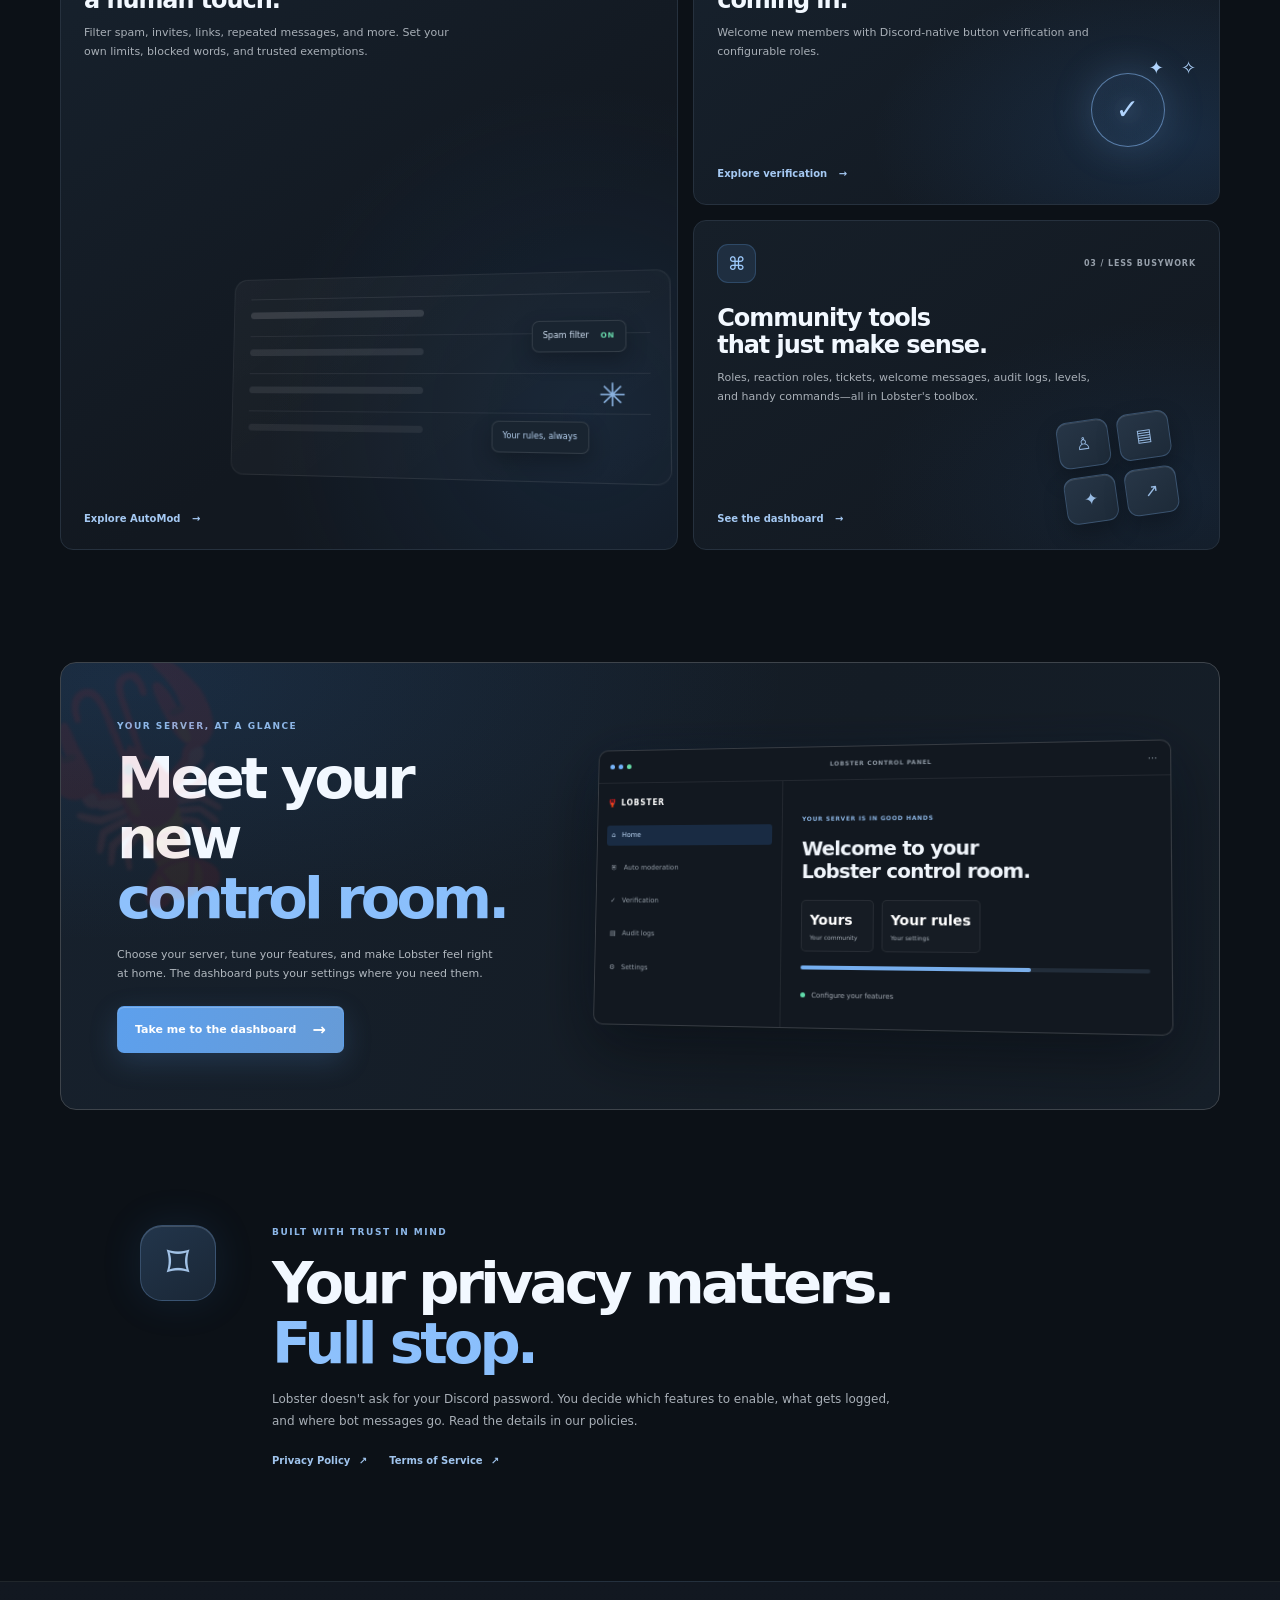
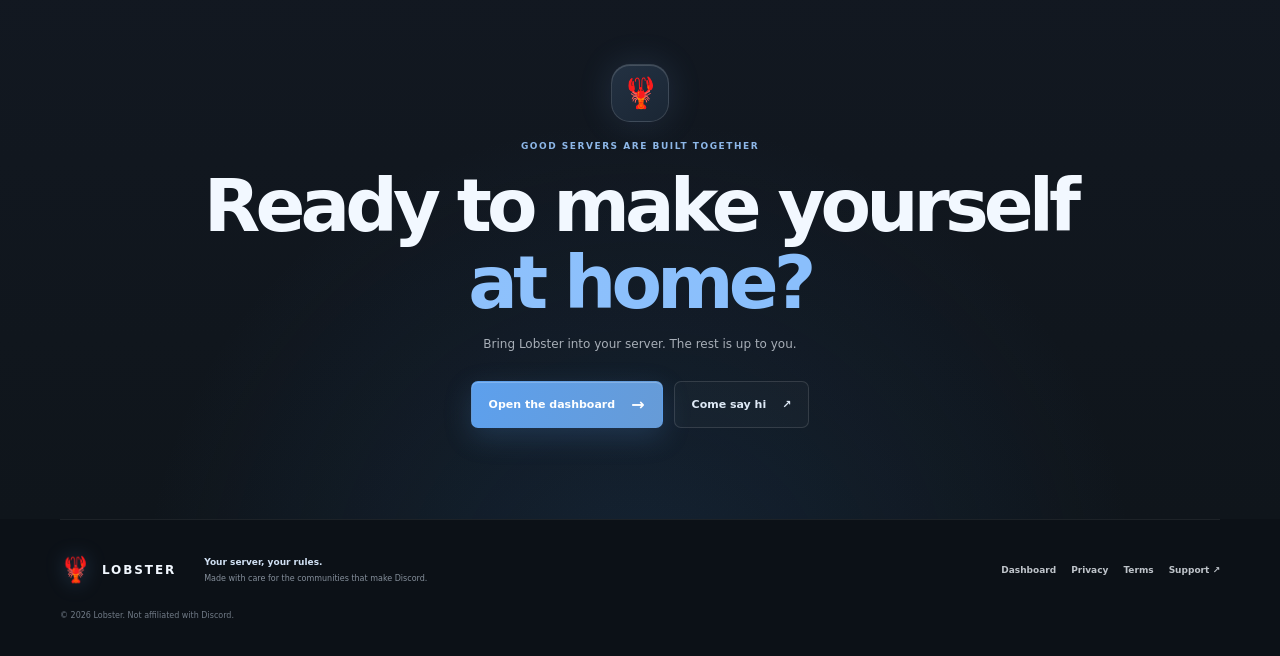
==== commit 70943746: "Retheme dashboard to obsidian + electric-blue" ====
--- a/index.html
+++ b/index.html
@@ -3,7 +3,7 @@
   <head>
     <meta charset="utf-8">
     <meta name="viewport" content="width=device-width, initial-scale=1">
-    <meta name="theme-color" content="#0b0b18">
+    <meta name="theme-color" content="#0c1015">
     <meta name="description" content="Meet Lobster: a calmer, friendlier way to manage Discord server moderation, verification, roles, and community tools.">
     <meta property="og:type" content="website">
     <meta property="og:title" content="Lobster — Your server, your rules">
@@ -11,6 +11,7 @@
     <title>Lobster — Your server, your rules</title>
     <link rel="icon" href="data:image/svg+xml,%3Csvg xmlns='http://www.w3.org/2000/svg' viewBox='0 0 100 100'%3E%3Ctext y='.9em' font-size='90'%3E%F0%9F%A6%9E%3C/text%3E%3C/svg%3E">
     <link rel="stylesheet" href="styles.css">
+    <script src="/track.js" defer></script>
   </head>
   <body class="home-page">
     <a class="skip-link" href="#main">Skip to content</a>
--- a/styles.css
+++ b/styles.css
@@ -1,11 +1,11 @@
 :root {
   color-scheme: dark;
-  --ink: #f4f1ff;
-  --muted: #a2a8c0;
-  --orange: #f17fa8;
-  --line: #29243f;
-  --paper: #090b18;
-  --wash: #1b1830;
+  --ink: #f1f8ff;
+  --muted: #a9b0b9;
+  --orange: #7fb4f1;
+  --line: #24313f;
+  --paper: #0c1015;
+  --wash: #182330;
 }
 
 * {
@@ -15,8 +15,8 @@
 body {
   margin: 0;
   background:
-    radial-gradient(ellipse at 82% -12%, #74266a24 0, transparent 34rem),
-    radial-gradient(ellipse at 4% 76%, #4e26871a 0, transparent 34rem),
+    radial-gradient(ellipse at 82% -12%, #204a7a24 0, transparent 34rem),
+    radial-gradient(ellipse at 4% 76%, #2453891a 0, transparent 34rem),
     var(--paper);
   color: var(--ink);
   font-family: Inter, ui-sans-serif, system-ui, -apple-system, BlinkMacSystemFont, "Segoe UI", sans-serif;
@@ -24,13 +24,13 @@
 }
 
 a {
-  color: #dc8fbb;
+  color: #8bb3e0;
   text-decoration-thickness: 1px;
   text-underline-offset: 3px;
 }
 
 a:hover {
-  color: #ffadd0;
+  color: #afd3fd;
 }
 
 .shell {
@@ -112,7 +112,7 @@
   padding: 24px;
   border: 1px solid var(--line);
   border-radius: 12px;
-  background: linear-gradient(145deg, #15172a, #101224);
+  background: linear-gradient(145deg, #151f2a, #121922);
   color: var(--ink);
   text-decoration: none;
   transition: border-color 150ms ease, transform 150ms ease;
@@ -120,8 +120,8 @@
 
 .document-card:hover {
   transform: translateY(-2px);
-  border-color: #cf679b;
-  box-shadow: 0 14px 35px #03040b50, 0 0 30px #a53b8a14;
+  border-color: #6197d5;
+  box-shadow: 0 14px 35px #05070950, 0 0 30px #2f6cb114;
   color: var(--ink);
 }
 
@@ -146,8 +146,8 @@
 .notice {
   padding: 15px 18px;
   border-left: 3px solid var(--orange);
-  background: linear-gradient(110deg, #20172e, #17182b);
-  color: #c5bdd2;
+  background: linear-gradient(110deg, #17222e, #17202b);
+  color: #c2c7cd;
   font-size: 0.9rem;
 }
 
@@ -158,7 +158,7 @@
   margin: 0 0 22px;
   padding: 12px 17px;
   border-radius: 8px;
-  background: linear-gradient(110deg, #e64e78, #bd4d9d 58%, #7356cd);
+  background: linear-gradient(110deg, #4e95e6, #3e80cc 58%, #528dd1);
   color: white;
   font-size: 0.92rem;
   font-weight: 700;
@@ -166,7 +166,7 @@
 }
 
 .dashboard-link:hover {
-  background: linear-gradient(110deg, #f05d83, #c956a8 58%, #8063de);
+  background: linear-gradient(110deg, #5da2f0, #4f8bd0 58%, #639cde);
   color: white;
 }
 
@@ -178,18 +178,18 @@
   font-size: 0.82rem;
 }
 
-.document .brand { border-color: #29243f; }
-.document .brand-link { color: #f4f1ff; }
-.document .brand-link:hover { color: #ffc0d9; }
-.document .brand-mark { filter: drop-shadow(0 0 12px #f17fa855); }
-.document article > p, .document li { color: #c0bbcf; }
-.document h2 { color: #f0edfb; }
-.document .updated { color: #a2a8c0; }
-.document footer { border-color: #29243f; color: #9994aa; }
-.document code { background: #251d37; color: #f2a3c4; }
-.document a { color: #e99bc1; }
-.document a:hover { color: #ffc0d9; }
-.document h1 span { background: linear-gradient(100deg, #ff8bad 5%, #c687ff 85%); background-clip: text; -webkit-text-fill-color: transparent; }
+.document .brand { border-color: #24313f; }
+.document .brand-link { color: #f1f8ff; }
+.document .brand-link:hover { color: #c2defd; }
+.document .brand-mark { filter: drop-shadow(0 0 12px #7fb4f155); }
+.document article > p, .document li { color: #bfc5cb; }
+.document h2 { color: #edf4fb; }
+.document .updated { color: #a9b0b9; }
+.document footer { border-color: #24313f; color: #959ea9; }
+.document code { background: #1d2937; color: #a3c8f2; }
+.document a { color: #9bbfe9; }
+.document a:hover { color: #c2defd; }
+.document h1 span { background: linear-gradient(100deg, #8ec1fc 5%, #8abffc 85%); background-clip: text; -webkit-text-fill-color: transparent; }
 
 .document article {
   max-width: 740px;
@@ -208,7 +208,7 @@
 
 .document article > p,
 .document li {
-  color: #514a45;
+  color: #454b51;
 }
 
 .document h2 {
@@ -229,15 +229,15 @@
   padding: 2px 5px;
   border-radius: 4px;
   background: var(--wash);
-  color: #f2a3c4;
+  color: #a3c8f2;
   font-size: 0.88em;
 }
 
-.document article > p, .document li { color: #c0bbcf; }
-.document h2 { color: #f0edfb; }
-.document .updated { color: #a2a8c0; }
-.document footer { border-color: #29243f; color: #9994aa; }
-.document code { background: #251d37; }
+.document article > p, .document li { color: #bfc5cb; }
+.document h2 { color: #edf4fb; }
+.document .updated { color: #a9b0b9; }
+.document footer { border-color: #24313f; color: #959ea9; }
+.document code { background: #1d2937; }
 
 @media (max-width: 600px) {
   .shell {
@@ -259,13 +259,13 @@
 
 /* Public Lobster landing page */
 body.home-page {
-  --home-bg: #0b0b18;
-  --home-panel: #121326;
-  --home-line: #29263e;
-  --home-ink: #f7f2ff;
-  --home-muted: #aaa5bc;
-  --home-pink: #ff82ac;
-  --home-purple: #a987ff;
+  --home-bg: #0c1117;
+  --home-panel: #141b24;
+  --home-line: #26313e;
+  --home-ink: #f2f8ff;
+  --home-muted: #a9b0b8;
+  --home-pink: #9ecafd;
+  --home-purple: #4e95e6;
   overflow-x: hidden;
   background: var(--home-bg);
   color: var(--home-ink);
@@ -275,7 +275,7 @@
 
 .home-page a { color: inherit; }
 .home-page a:hover { color: var(--home-pink); }
-.home-page :focus-visible { outline: 2px solid #ff9fc0; outline-offset: 4px; }
+.home-page :focus-visible { outline: 2px solid #a1ccfd; outline-offset: 4px; }
 .skip-link {
   position: fixed;
   z-index: 20;
@@ -284,7 +284,7 @@
   padding: 9px 13px;
   border-radius: 6px;
   background: white;
-  color: #171321 !important;
+  color: #131a21 !important;
   transform: translateY(-150%);
 }
 .skip-link:focus { transform: translateY(0); }
@@ -309,10 +309,10 @@
   letter-spacing: .16em;
   text-decoration: none;
 }
-.home-brand-icon { font-size: 25px; filter: drop-shadow(0 0 10px #fa709955); }
+.home-brand-icon { font-size: 25px; filter: drop-shadow(0 0 10px #70b0fa55); }
 .home-nav { display: flex; align-items: center; gap: clamp(18px, 3vw, 38px); }
 .home-nav a, .home-footer nav a {
-  color: #c0bbce;
+  color: #bfc4ca;
   font-size: 12px;
   font-weight: 600;
   text-decoration: none;
@@ -333,7 +333,7 @@
   text-decoration: none;
   transition: .2s ease;
 }
-.home-nav-cta:hover { border-color: #f582a966; background: #f582a91a; }
+.home-nav-cta:hover { border-color: #82b8f566; background: #82b8f51a; }
 .home-nav-cta span { color: var(--home-pink); }
 
 .home-hero {
@@ -349,17 +349,17 @@
 }
 .hero-copy { position: relative; z-index: 1; max-width: 590px; }
 .hero-glow { position: absolute; border-radius: 50%; filter: blur(1px); pointer-events: none; }
-.hero-glow-one { top: 3%; right: -4%; width: 540px; height: 540px; background: radial-gradient(circle, #a53b8a20, transparent 68%); }
-.hero-glow-two { bottom: -15%; left: -20%; width: 500px; height: 420px; background: radial-gradient(ellipse, #4d34a21c, transparent 68%); }
+.hero-glow-one { top: 3%; right: -4%; width: 540px; height: 540px; background: radial-gradient(circle, #2f6cb120, transparent 68%); }
+.hero-glow-two { bottom: -15%; left: -20%; width: 500px; height: 420px; background: radial-gradient(ellipse, #2d67a91c, transparent 68%); }
 .hero-kicker {
   display: inline-flex;
   align-items: center;
   gap: 9px;
   padding: 8px 11px;
-  border: 1px solid #493052;
+  border: 1px solid #304052;
   border-radius: 30px;
-  background: #1e1327a8;
-  color: #e7c2dd !important;
+  background: #141c26a8;
+  color: #bcd3ed !important;
   font-size: 9px;
   font-weight: 800;
   letter-spacing: .11em;
@@ -376,7 +376,7 @@
 .home-page h1 {
   max-width: 620px;
   margin: 26px 0 20px;
-  color: #fbf8ff;
+  color: #f8fbff;
   font-size: clamp(3.5rem, 7vw, 6.2rem);
   font-weight: 830;
   line-height: .99;
@@ -384,12 +384,12 @@
 }
 .home-page h1 span, .home-page h1 em, .section-heading h2 span,
 .home-dashboard-callout h2 span, .home-privacy h2 span, .home-final-cta h2 span {
-  background: linear-gradient(100deg, #ff8bad 5%, #c687ff 85%);
+  background: linear-gradient(100deg, #8ec1fc 5%, #8abffc 85%);
   background-clip: text;
   -webkit-text-fill-color: transparent;
 }
 .home-page h1 em { font-style: normal; }
-.hero-description { max-width: 470px; margin: 0; color: #b6b1c6; font-size: 16px; line-height: 1.75; }
+.hero-description { max-width: 470px; margin: 0; color: #b5bbc2; font-size: 16px; line-height: 1.75; }
 .hero-actions { display: flex; flex-wrap: wrap; gap: 11px; margin-top: 27px; }
 .home-button {
   display: inline-flex;
@@ -407,16 +407,16 @@
 }
 .home-button:hover { transform: translateY(-2px); }
 .home-button-primary {
-  background: linear-gradient(105deg, #ed5d8b, #a866d7);
+  background: linear-gradient(105deg, #5da0ed, #669bd7);
   color: white !important;
-  box-shadow: 0 9px 28px #d3528b37, inset 0 1px #ffffff35;
-}
-.home-button-primary:hover { box-shadow: 0 12px 34px #d3528b50; }
+  box-shadow: 0 9px 28px #528ed337, inset 0 1px #ffffff35;
+}
+.home-button-primary:hover { box-shadow: 0 12px 34px #528ed350; }
 .home-button-primary span { font-size: 16px; }
-.home-button-quiet { border-color: #ffffff20; background: #ffffff06; color: #e7e1f3 !important; }
-.home-button-quiet:hover { border-color: #b982dc77; background: #ffffff0d; }
-.hero-reassurance { margin: 18px 0 0; color: #9691a9; font-size: 10px; }
-.hero-reassurance span { margin-right: 5px; color: #e98eb7; }
+.home-button-quiet { border-color: #ffffff20; background: #ffffff06; color: #dee9f6 !important; }
+.home-button-quiet:hover { border-color: #81acdd77; background: #ffffff0d; }
+.hero-reassurance { margin: 18px 0 0; color: #939ca7; font-size: 10px; }
+.hero-reassurance span { margin-right: 5px; color: #8eb8e9; }
 .hero-scroll {
   position: absolute;
   bottom: 24px;
@@ -424,20 +424,20 @@
   display: flex;
   align-items: center;
   gap: 10px;
-  color: #89849d !important;
+  color: #85909c !important;
   font-size: 8px;
   font-weight: 800;
   letter-spacing: .12em;
   text-decoration: none;
 }
-.hero-scroll span { color: #db82b1; font-size: 15px; }
+.hero-scroll span { color: #80abdd; font-size: 15px; }
 
 .hero-art { position: relative; display: grid; min-height: 450px; place-items: center; perspective: 950px; }
-.art-orbit { position: absolute; border: 1px solid #df89bb20; border-radius: 50%; transform: rotateX(67deg) rotateZ(-24deg); }
-.orbit-one { width: min(100%, 470px); height: 340px; box-shadow: 0 0 30px #c45b9c10; }
-.orbit-two { width: 370px; height: 265px; border-color: #a989ff20; transform: rotateX(67deg) rotateZ(34deg); }
+.art-orbit { position: absolute; border: 1px solid #89b1df20; border-radius: 50%; transform: rotateX(67deg) rotateZ(-24deg); }
+.orbit-one { width: min(100%, 470px); height: 340px; box-shadow: 0 0 30px #4f8bd010; }
+.orbit-two { width: 370px; height: 265px; border-color: #8cc0fc20; transform: rotateX(67deg) rotateZ(34deg); }
 .lobster-stage { position: relative; z-index: 1; width: min(100%, 390px); animation: lobster-float 6s ease-in-out infinite; transform-style: preserve-3d; }
-.lobster-shadow { position: absolute; right: 8%; bottom: -24px; left: 8%; height: 60px; border-radius: 50%; background: #ca59934a; filter: blur(30px); }
+.lobster-shadow { position: absolute; right: 8%; bottom: -24px; left: 8%; height: 60px; border-radius: 50%; background: #528dd14a; filter: blur(30px); }
 .lobster-glass {
   position: relative;
   display: grid;
@@ -446,9 +446,9 @@
   overflow: hidden;
   border: 1px solid #ffffff2a;
   border-radius: 42% 48% 38% 43%;
-  background: radial-gradient(ellipse at 40% 24%, #75416a55, transparent 55%),
-    linear-gradient(145deg, #ffffff12, #ffffff03 58%, #ad5fc21a);
-  box-shadow: 0 40px 100px #03020b90, inset 0 1px #ffffff35, inset 0 -25px 50px #a24c8a10;
+  background: radial-gradient(ellipse at 40% 24%, #26579055, transparent 55%),
+    linear-gradient(145deg, #ffffff12, #ffffff03 58%, #508cd11a);
+  box-shadow: 0 40px 100px #05060890, inset 0 1px #ffffff35, inset 0 -25px 50px #3272bc10;
   transform: rotateY(-9deg) rotateX(4deg);
   backdrop-filter: blur(3px);
 }
@@ -463,107 +463,107 @@
   content: "";
   filter: blur(22px);
 }
-.lobster-emoji { position: relative; font-size: clamp(9rem, 19vw, 15rem); line-height: 1; filter: drop-shadow(0 27px 23px #02020b88); }
-.stage-caption { position: absolute; bottom: 25px; color: #dbbeda; font-size: 8px; font-weight: 800; letter-spacing: .2em; }
-.art-spark { position: absolute; z-index: 2; color: #ffd0e5; text-shadow: 0 0 19px #ff82ac99; animation: sparkle 3s ease-in-out infinite; }
+.lobster-emoji { position: relative; font-size: clamp(9rem, 19vw, 15rem); line-height: 1; filter: drop-shadow(0 27px 23px #05060888); }
+.stage-caption { position: absolute; bottom: 25px; color: #afcbea; font-size: 8px; font-weight: 800; letter-spacing: .2em; }
+.art-spark { position: absolute; z-index: 2; color: #d1e6fe; text-shadow: 0 0 19px #85bdfc99; animation: sparkle 3s ease-in-out infinite; }
 .spark-one { top: 13%; right: 16%; font-size: 31px; }
 .spark-two { bottom: 19%; left: 5%; font-size: 23px; animation-delay: -1.2s; }
-.art-float { position: absolute; z-index: 2; display: grid; place-items: center; border: 1px solid #ffffff30; background: linear-gradient(145deg, #2a203d, #15162a); box-shadow: 0 15px 38px #0006, inset 0 1px #ffffff20; animation: lobster-float 5s ease-in-out infinite; }
+.art-float { position: absolute; z-index: 2; display: grid; place-items: center; border: 1px solid #ffffff30; background: linear-gradient(145deg, #202e3d, #151f2a); box-shadow: 0 15px 38px #0006, inset 0 1px #ffffff20; animation: lobster-float 5s ease-in-out infinite; }
 .float-shield { top: 15%; left: 2%; width: 53px; height: 58px; border-radius: 15px 15px 19px 19px; color: #80ecc5; font-size: 23px; transform: rotate(-12deg); }
-.float-heart { right: 3%; bottom: 17%; width: 48px; height: 48px; border-radius: 15px; color: #ffa0c2; font-size: 29px; animation-delay: -2s; transform: rotate(9deg); }
-.art-status { position: absolute; z-index: 3; right: -1%; bottom: 5%; display: flex; align-items: center; gap: 10px; padding: 11px 14px; border: 1px solid #ffffff23; border-radius: 9px; background: #121326e8; box-shadow: 0 18px 40px #0005; backdrop-filter: blur(12px); }
+.float-heart { right: 3%; bottom: 17%; width: 48px; height: 48px; border-radius: 15px; color: #a2ccfd; font-size: 29px; animation-delay: -2s; transform: rotate(9deg); }
+.art-status { position: absolute; z-index: 3; right: -1%; bottom: 5%; display: flex; align-items: center; gap: 10px; padding: 11px 14px; border: 1px solid #ffffff23; border-radius: 9px; background: #141b24e8; box-shadow: 0 18px 40px #0005; backdrop-filter: blur(12px); }
 .art-status > span:last-child { display: grid; gap: 2px; }
-.art-status strong { color: #f3eff9; font-size: 10px; }
-.art-status small { color: #a9a3b9; font-size: 9px; }
+.art-status strong { color: #eef4fa; font-size: 10px; }
+.art-status small { color: #a6adb6; font-size: 9px; }
 .status-pulse { width: 8px; height: 8px; }
 @keyframes lobster-float { 0%, 100% { translate: 0 0; } 50% { translate: 0 -11px; } }
 @keyframes sparkle { 0%, 100% { opacity: .55; scale: .85; } 50% { opacity: 1; scale: 1.12; } }
 
-.intro-strip { padding: 76px 24px 82px; border-top: 1px solid #ffffff0e; border-bottom: 1px solid #ffffff0e; background: linear-gradient(90deg, #141226, #171125 50%, #111426); text-align: center; }
-.eyebrow { margin: 0 0 15px; color: #e88db7; font-size: 9px; font-weight: 850; letter-spacing: .17em; }
-.intro-strip > p:last-child { max-width: 760px; margin: 0 auto; color: #d5d0df; font-size: clamp(19px, 3.3vw, 31px); font-weight: 550; line-height: 1.48; letter-spacing: -.035em; }
-.intro-strip > p:last-child span { color: #ff91b8; }
+.intro-strip { padding: 76px 24px 82px; border-top: 1px solid #ffffff0e; border-bottom: 1px solid #ffffff0e; background: linear-gradient(90deg, #141b24, #131a23 50%, #131b24); text-align: center; }
+.eyebrow { margin: 0 0 15px; color: #8db7e8; font-size: 9px; font-weight: 850; letter-spacing: .17em; }
+.intro-strip > p:last-child { max-width: 760px; margin: 0 auto; color: #d4d7db; font-size: clamp(19px, 3.3vw, 31px); font-weight: 550; line-height: 1.48; letter-spacing: -.035em; }
+.intro-strip > p:last-child span { color: #94c5fc; }
 
 .home-features { width: min(100% - 64px, 1160px); margin: auto; padding: 108px 0 112px; }
 .section-heading { display: flex; align-items: flex-end; justify-content: space-between; gap: 28px; margin-bottom: 34px; }
 .section-heading h2, .home-dashboard-callout h2, .home-privacy h2, .home-final-cta h2 { margin: 0; font-size: clamp(2.5rem, 5vw, 4.2rem); font-weight: 790; line-height: 1.04; letter-spacing: -.067em; }
 .section-heading > p { max-width: 345px; margin: 0 0 5px; color: var(--home-muted); font-size: 12px; line-height: 1.8; }
 .feature-grid { display: grid; grid-template-columns: 1.08fr .92fr; gap: 15px; }
-.feature-card { position: relative; min-height: 330px; overflow: hidden; padding: 23px; border: 1px solid var(--home-line); border-radius: 13px; background: linear-gradient(145deg, #151629, #101121); }
-.feature-card-large { grid-row: span 2; min-height: 510px; background: radial-gradient(ellipse at 85% 80%, #81295b33, transparent 43%), linear-gradient(145deg, #1b172e, #101222 65%); }
-.feature-card-verification { background: radial-gradient(ellipse at 93% 80%, #4c4c9b36, transparent 45%), linear-gradient(145deg, #17182e, #101222); }
-.feature-card-tools { background: radial-gradient(ellipse at 92% 82%, #472f7130, transparent 45%), linear-gradient(145deg, #171629, #101222); }
+.feature-card { position: relative; min-height: 330px; overflow: hidden; padding: 23px; border: 1px solid var(--home-line); border-radius: 13px; background: linear-gradient(145deg, #151e29, #111820); }
+.feature-card-large { grid-row: span 2; min-height: 510px; background: radial-gradient(ellipse at 85% 80%, #24528633, transparent 43%), linear-gradient(145deg, #17222e, #121820 65%); }
+.feature-card-verification { background: radial-gradient(ellipse at 93% 80%, #316fb636, transparent 45%), linear-gradient(145deg, #17222e, #121820); }
+.feature-card-tools { background: radial-gradient(ellipse at 92% 82%, #224d7e30, transparent 45%), linear-gradient(145deg, #161f29, #121820); }
 .feature-card-top { position: relative; z-index: 1; display: flex; align-items: center; justify-content: space-between; }
-.feature-icon { display: grid; width: 39px; height: 39px; place-items: center; border: 1px solid #c36b9d45; border-radius: 11px; background: #58284980; color: #ff9bc1; font-size: 18px; }
-.feature-index { color: #9b95ab; font-size: 8px; font-weight: 800; letter-spacing: .11em; }
+.feature-icon { display: grid; width: 39px; height: 39px; place-items: center; border: 1px solid #5b93d345; border-radius: 11px; background: #283e5880; color: #9ecafc; font-size: 18px; }
+.feature-index { color: #969faa; font-size: 8px; font-weight: 800; letter-spacing: .11em; }
 .feature-card h3 { position: relative; z-index: 1; margin: 22px 0 10px; font-size: 24px; font-weight: 750; line-height: 1.1; letter-spacing: -.045em; }
-.feature-card > p { position: relative; z-index: 1; max-width: 390px; margin: 0; color: #aaa5ba; font-size: 11px; line-height: 1.75; }
-.feature-card > a { position: absolute; z-index: 2; bottom: 22px; left: 23px; color: #f3a5c7; font-size: 10px; font-weight: 750; text-decoration: none; }
+.feature-card > p { position: relative; z-index: 1; max-width: 390px; margin: 0; color: #a8afb7; font-size: 11px; line-height: 1.75; }
+.feature-card > a { position: absolute; z-index: 2; bottom: 22px; left: 23px; color: #a5c9f3; font-size: 10px; font-weight: 750; text-decoration: none; }
 .feature-card > a span { margin-left: 8px; }
 .moderation-art { position: absolute; right: 16px; bottom: 70px; width: 72%; height: 205px; border: 1px solid #ffffff12; border-radius: 14px; background: linear-gradient(145deg, #ffffff09, #ffffff02); transform: perspective(700px) rotateY(-10deg) rotateX(3deg); }
 .moderation-art::before, .moderation-art::after { position: absolute; content: ""; }
 .moderation-art::before { top: 20px; right: 18px; left: 18px; height: 1px; background: #ffffff15; box-shadow: 0 39px #ffffff11, 0 78px #ffffff11, 0 117px #ffffff11; }
 .moderation-art::after { top: 34px; left: 18px; width: 42%; height: 7px; border-radius: 7px; background: #ffffff20; box-shadow: 0 39px #ffffff17, 0 78px #ffffff15, 0 117px #ffffff10; }
-.mod-pill { position: absolute; z-index: 1; display: flex; align-items: center; gap: 11px; padding: 8px 10px; border: 1px solid #ffffff1c; border-radius: 7px; background: #1b1930; color: #ded8ea; font-size: 8px; box-shadow: 0 8px 19px #0004; }
+.mod-pill { position: absolute; z-index: 1; display: flex; align-items: center; gap: 11px; padding: 8px 10px; border: 1px solid #ffffff1c; border-radius: 7px; background: #192430; color: #d0e0f2; font-size: 8px; box-shadow: 0 8px 19px #0004; }
 .mod-pill b { color: #6be0b0; font-size: 7px; letter-spacing: .1em; }
 .pill-one { top: 47px; right: 9%; }
-.pill-two { right: 17%; bottom: 27px; color: #f0b6d0; }
-.mod-cross { position: absolute; right: 9%; bottom: 58px; color: #de8ab6; font-size: 31px; }
+.pill-two { right: 17%; bottom: 27px; color: #b6d1f0; }
+.mod-cross { position: absolute; right: 9%; bottom: 58px; color: #89b1df; font-size: 31px; }
 .verify-art { position: absolute; right: 19px; bottom: 34px; display: grid; width: 145px; height: 120px; place-items: center; }
-.verify-ring { display: grid; width: 74px; height: 74px; place-items: center; border: 1px solid #8e8bfa91; border-radius: 50%; background: radial-gradient(circle, #7770d62b, #544a9a08 68%); box-shadow: 0 0 42px #8c84ff35, inset 0 0 22px #958cff20; color: #b6afff; font-size: 28px; }
-.verify-stars { position: absolute; top: 4px; right: 4px; color: #c2aeff; font-size: 18px; }
+.verify-ring { display: grid; width: 74px; height: 74px; place-items: center; border: 1px solid #8bbffa91; border-radius: 50%; background: radial-gradient(circle, #6e9fd82b, #306eb408 68%); box-shadow: 0 0 42px #87befc35, inset 0 0 22px #8fc2fc20; color: #b1d4fd; font-size: 28px; }
+.verify-stars { position: absolute; top: 4px; right: 4px; color: #b0d4fd; font-size: 18px; }
 .tool-art { position: absolute; right: 18px; bottom: 32px; display: grid; width: 140px; grid-template-columns: repeat(2, 52px); gap: 9px; transform: rotate(-8deg); }
-.tool-art span { display: grid; width: 52px; height: 47px; place-items: center; border: 1px solid #b279d84a; border-radius: 11px; background: linear-gradient(145deg, #332747, #201d38); box-shadow: 0 10px 22px #0004, inset 0 1px #ffffff1b; color: #df9cc8; font-size: 17px; }
-
-.home-dashboard-callout { position: relative; display: grid; width: min(100% - 64px, 1160px); min-height: 440px; grid-template-columns: .85fr 1.15fr; align-items: center; gap: 35px; overflow: hidden; margin: 0 auto 115px; padding: 56px; border: 1px solid #53364f; border-radius: 16px; background: radial-gradient(ellipse at 5% 4%, #9b42832b, transparent 43%), linear-gradient(110deg, #1b172d, #131426 62%, #18132a); }
+.tool-art span { display: grid; width: 52px; height: 47px; place-items: center; border: 1px solid #76a5db4a; border-radius: 11px; background: linear-gradient(145deg, #273647, #1d2a38); box-shadow: 0 10px 22px #0004, inset 0 1px #ffffff1b; color: #98bbe3; font-size: 17px; }
+
+.home-dashboard-callout { position: relative; display: grid; width: min(100% - 64px, 1160px); min-height: 440px; grid-template-columns: .85fr 1.15fr; align-items: center; gap: 35px; overflow: hidden; margin: 0 auto 115px; padding: 56px; border: 1px solid #3e444b; border-radius: 16px; background: radial-gradient(ellipse at 5% 4%, #2e6aaf2b, transparent 43%), linear-gradient(110deg, #17212d, #141c25 62%, #151e28); }
 .home-dashboard-callout > div:first-of-type:not(.callout-decoration) { position: relative; z-index: 1; }
 .home-dashboard-callout h2 { font-size: clamp(2.7rem, 4.5vw, 4rem); }
-.home-dashboard-callout > div > p:not(.eyebrow) { max-width: 390px; margin: 16px 0 22px; color: #b4aec2; font-size: 11px; line-height: 1.8; }
-.callout-decoration { position: absolute; top: -54px; left: -55px; color: #d86aa915; font-size: 220px; filter: blur(1px); transform: rotate(-20deg); }
-.mini-dashboard { position: relative; z-index: 1; overflow: hidden; border: 1px solid #ffffff28; border-radius: 10px; background: #101222; box-shadow: 0 24px 65px #05040c88, 0 0 50px #9f4a7810; transform: perspective(1000px) rotateY(-8deg) rotateX(3deg); transition: transform .5s ease; }
+.home-dashboard-callout > div > p:not(.eyebrow) { max-width: 390px; margin: 16px 0 22px; color: #b1b8bf; font-size: 11px; line-height: 1.8; }
+.callout-decoration { position: absolute; top: -54px; left: -55px; color: #6a9dd815; font-size: 220px; filter: blur(1px); transform: rotate(-20deg); }
+.mini-dashboard { position: relative; z-index: 1; overflow: hidden; border: 1px solid #ffffff28; border-radius: 10px; background: #121820; box-shadow: 0 24px 65px #06080a88, 0 0 50px #3170b810; transform: perspective(1000px) rotateY(-8deg) rotateX(3deg); transition: transform .5s ease; }
 .mini-dashboard:hover { transform: perspective(1000px) rotateY(-2deg) rotateX(1deg) translateY(-4px); }
-.mini-top { display: flex; height: 34px; align-items: center; justify-content: space-between; padding: 0 12px; border-bottom: 1px solid #ffffff12; color: #938ba6; font-size: 6px; font-weight: 800; letter-spacing: .12em; }
+.mini-top { display: flex; height: 34px; align-items: center; justify-content: space-between; padding: 0 12px; border-bottom: 1px solid #ffffff12; color: #8e98a3; font-size: 6px; font-weight: 800; letter-spacing: .12em; }
 .mini-dots { display: flex; gap: 4px; }
-.mini-dots i { width: 5px; height: 5px; border-radius: 50%; background: #fa7898; }
-.mini-dots i:nth-child(2) { background: #ffc66e; }
+.mini-dots i { width: 5px; height: 5px; border-radius: 50%; background: #78b5fa; }
+.mini-dots i:nth-child(2) { background: #72b2fb; }
 .mini-dots i:nth-child(3) { background: #67dba7; }
 .mini-body { display: grid; min-height: 235px; grid-template-columns: 34% 1fr; }
-.mini-sidebar { display: flex; flex-direction: column; gap: 13px; padding: 15px 10px; border-right: 1px solid #ffffff12; color: #9993aa; font-size: 7px; }
+.mini-sidebar { display: flex; flex-direction: column; gap: 13px; padding: 15px 10px; border-right: 1px solid #ffffff12; color: #959ea8; font-size: 7px; }
 .mini-brand { margin-bottom: 3px; color: white; font-size: 8px; font-weight: 850; letter-spacing: .12em; }
 .mini-sidebar i { padding: 5px; border-radius: 3px; font-style: normal; }
-.mini-sidebar i:first-of-type { background: #9d477a3b; color: #ffc1d9; }
+.mini-sidebar i:first-of-type { background: #306eb43b; color: #c3defd; }
 .mini-content { padding: 23px 20px; }
-.mini-label { color: #e18ab6; font-size: 6px; font-weight: 850; letter-spacing: .12em; }
-.mini-content > strong { display: block; margin: 9px 0 17px; color: #f4f0fb; font-size: clamp(14px, 2vw, 20px); line-height: 1.15; letter-spacing: -.04em; }
+.mini-label { color: #8ab3e1; font-size: 6px; font-weight: 850; letter-spacing: .12em; }
+.mini-content > strong { display: block; margin: 9px 0 17px; color: #f0f5fb; font-size: clamp(14px, 2vw, 20px); line-height: 1.15; letter-spacing: -.04em; }
 .mini-stats { display: flex; gap: 8px; }
 .mini-stats span { display: grid; min-width: 74px; gap: 2px; padding: 8px; border: 1px solid #ffffff12; border-radius: 5px; background: #ffffff05; }
 .mini-stats b { color: white; font-size: 14px; }
-.mini-stats small { color: #aaa3b8; font-size: 6px; }
-.mini-bar { height: 4px; margin: 14px 0 10px; border-radius: 3px; background: #24223a; }
-.mini-bar i { display: block; width: 67%; height: 100%; border-radius: inherit; background: linear-gradient(90deg, #f0749d, #a97bea); }
-.mini-online { color: #a7a0b6; font-size: 7px; }
+.mini-stats small { color: #a5adb6; font-size: 6px; }
+.mini-bar { height: 4px; margin: 14px 0 10px; border-radius: 3px; background: #222d3a; }
+.mini-bar i { display: block; width: 67%; height: 100%; border-radius: inherit; background: linear-gradient(90deg, #74aef0, #7bafea); }
+.mini-online { color: #a3aab3; font-size: 7px; }
 .mini-online b { display: inline-block; width: 5px; height: 5px; margin-right: 4px; border-radius: 50%; background: #60dbaa; }
 
 .home-privacy { display: grid; width: min(100% - 64px, 1000px); grid-template-columns: 100px 1fr; align-items: start; gap: 32px; margin: 0 auto; padding: 0 0 112px; }
-.privacy-symbol { display: grid; width: 76px; height: 76px; place-items: center; border: 1px solid #a478db4a; border-radius: 22px; background: linear-gradient(145deg, #34224b, #1c1a36); box-shadow: 0 0 40px #a2478524, inset 0 1px #ffffff25; color: #e5a3ca; font-size: 45px; }
+.privacy-symbol { display: grid; width: 76px; height: 76px; place-items: center; border: 1px solid #78a6db4a; border-radius: 22px; background: linear-gradient(145deg, #22354b, #1a2736); box-shadow: 0 0 40px #3170b824, inset 0 1px #ffffff25; color: #a2c2e6; font-size: 45px; }
 .home-privacy h2 { font-size: clamp(2.4rem, 4.5vw, 3.7rem); }
-.home-privacy > div:last-child > p:not(.eyebrow) { max-width: 630px; margin: 14px 0 20px; color: #aaa5ba; font-size: 12px; line-height: 1.85; }
+.home-privacy > div:last-child > p:not(.eyebrow) { max-width: 630px; margin: 14px 0 20px; color: #a8afb7; font-size: 12px; line-height: 1.85; }
 .policy-links { display: flex; flex-wrap: wrap; gap: 22px; }
-.policy-links a { color: #eda0c1; font-size: 10px; font-weight: 750; text-decoration: none; }
+.policy-links a { color: #a0c4ed; font-size: 10px; font-weight: 750; text-decoration: none; }
 .policy-links a span { margin-left: 5px; }
 .policy-links a:hover { color: white; }
 
-.home-final-cta { position: relative; overflow: hidden; padding: 82px 24px 91px; border-top: 1px solid #ffffff12; background: radial-gradient(ellipse at 50% 115%, #8d347631, transparent 55%), linear-gradient(180deg, #111121, #100e1c); text-align: center; }
-.final-lobster { display: inline-grid; width: 58px; height: 58px; place-items: center; margin-bottom: 17px; border: 1px solid #ffffff22; border-radius: 19px; background: linear-gradient(145deg, #422341, #1d1a34); box-shadow: 0 0 34px #e86b9d28, inset 0 1px #ffffff28; font-size: 30px; animation: lobster-float 5s ease-in-out infinite; }
+.home-final-cta { position: relative; overflow: hidden; padding: 82px 24px 91px; border-top: 1px solid #ffffff12; background: radial-gradient(ellipse at 50% 115%, #295d9831, transparent 55%), linear-gradient(180deg, #121821, #0f151b); text-align: center; }
+.final-lobster { display: inline-grid; width: 58px; height: 58px; place-items: center; margin-bottom: 17px; border: 1px solid #ffffff22; border-radius: 19px; background: linear-gradient(145deg, #233142, #1a2634); box-shadow: 0 0 34px #6ba5e828, inset 0 1px #ffffff28; font-size: 30px; animation: lobster-float 5s ease-in-out infinite; }
 .home-final-cta h2 { font-size: clamp(2.8rem, 6vw, 4.6rem); }
-.home-final-cta > p:not(.eyebrow) { margin: 14px 0 0; color: #aaa5b9; font-size: 12px; }
+.home-final-cta > p:not(.eyebrow) { margin: 14px 0 0; color: #a7aeb7; font-size: 12px; }
 .home-final-cta .hero-actions { justify-content: center; }
 .home-footer { display: grid; width: min(100% - 64px, 1160px); grid-template-columns: auto 1fr auto; align-items: center; gap: 20px 28px; margin: auto; padding: 30px 0 33px; border-top: 1px solid #ffffff12; }
-.home-footer > p { margin: 0; color: #e0d9ea; font-size: 9px; font-weight: 650; }
-.home-footer > p span { display: block; margin-top: 3px; color: #89849c; font-size: 8px; font-weight: 450; }
+.home-footer > p { margin: 0; color: #d0e0f3; font-size: 9px; font-weight: 650; }
+.home-footer > p span { display: block; margin-top: 3px; color: #858f9b; font-size: 8px; font-weight: 450; }
 .home-footer nav { display: flex; flex-wrap: wrap; gap: 15px; }
 .home-footer nav a { font-size: 9px; }
-.home-footer > small { grid-column: 1 / -1; color: #777187; font-size: 8px; }
+.home-footer > small { grid-column: 1 / -1; color: #717b87; font-size: 8px; }
 
 @media (max-width: 850px) {
   .home-header, .home-hero, .home-features, .home-dashboard-callout, .home-privacy, .home-footer { width: min(100% - 40px, 700px); }
